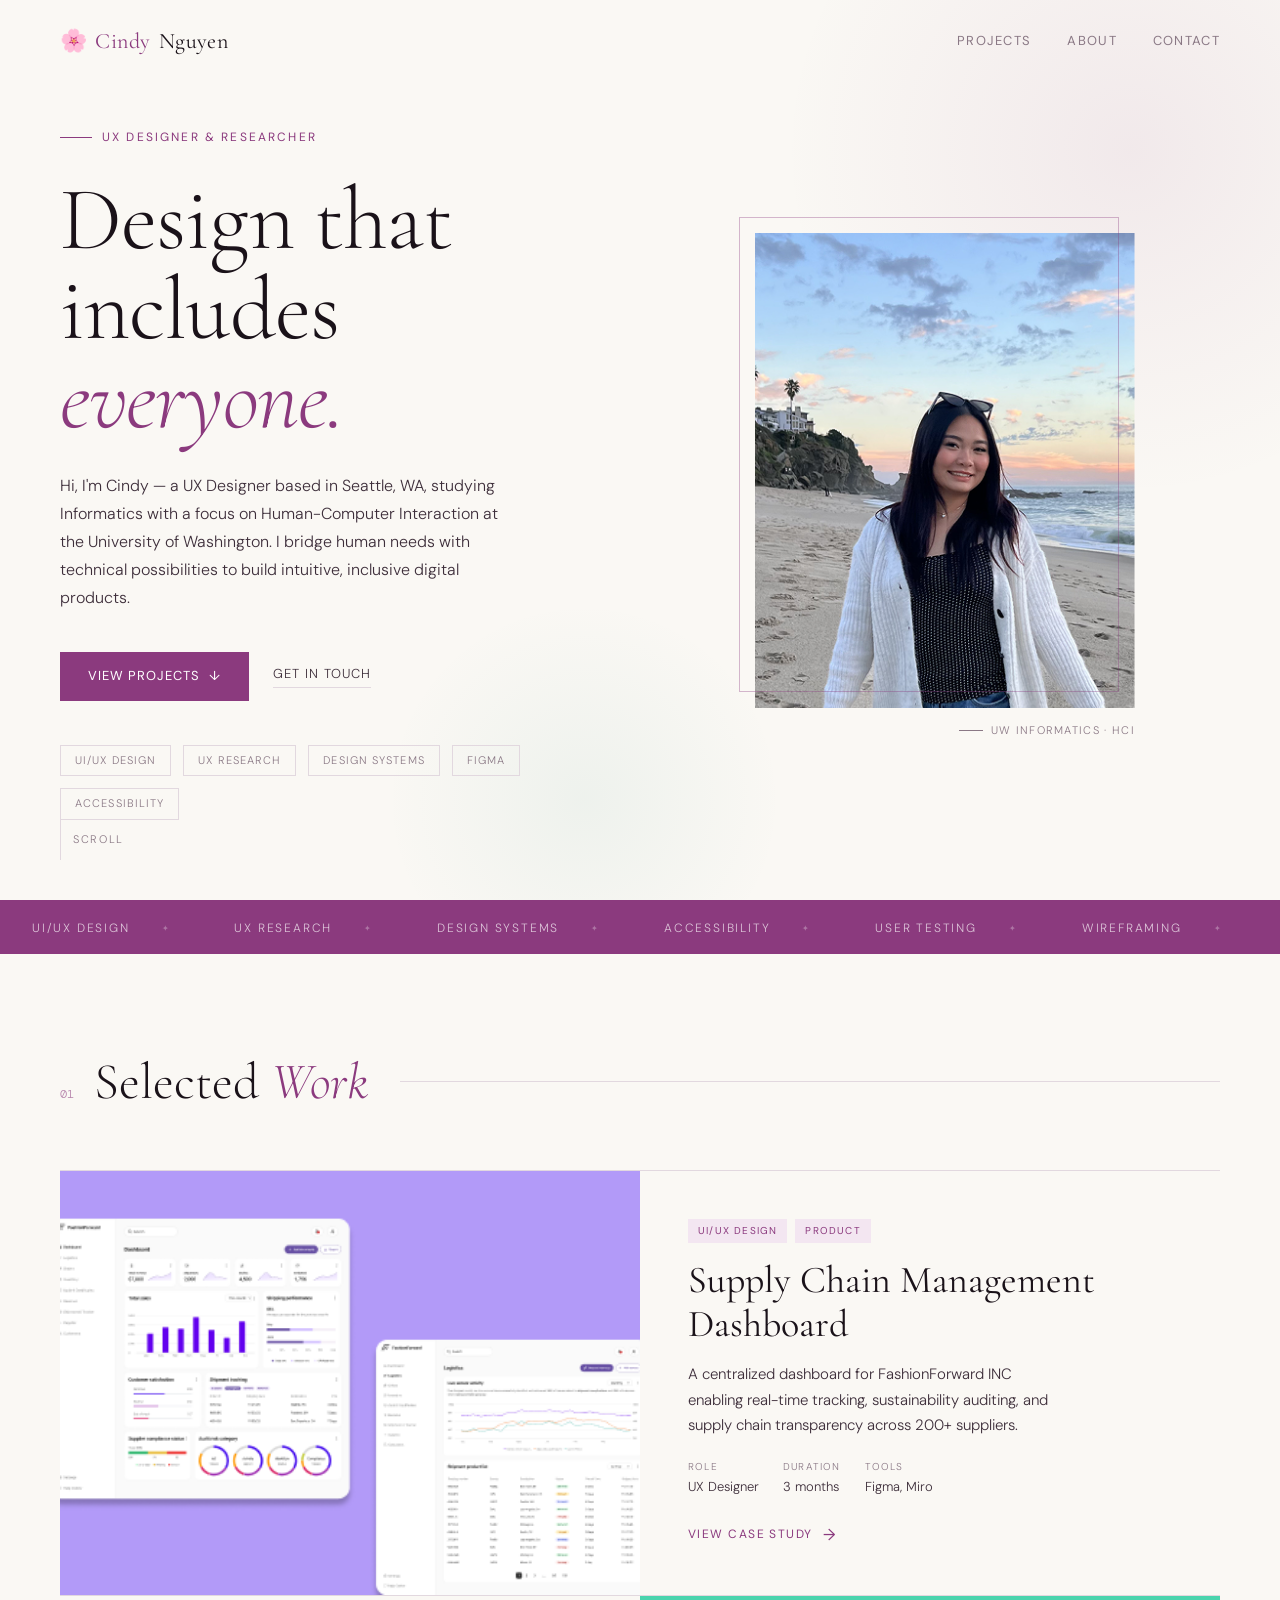
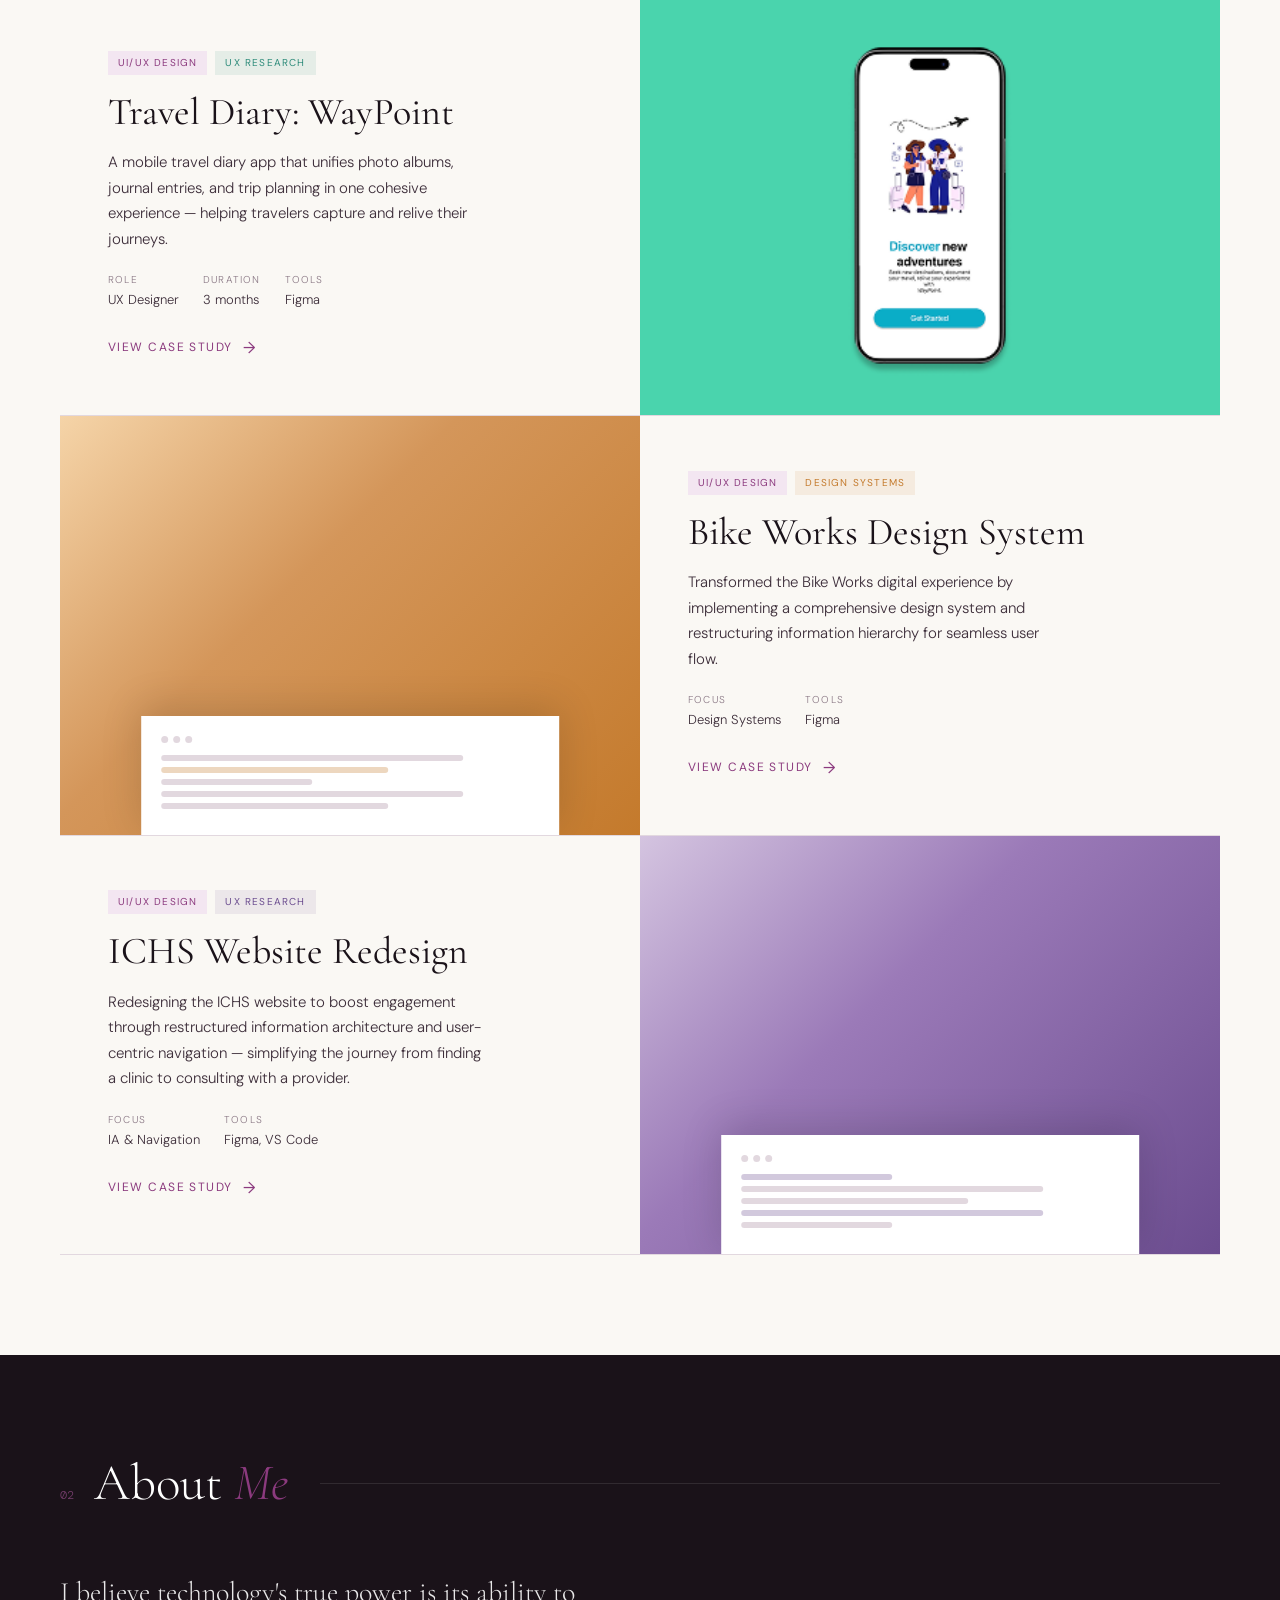
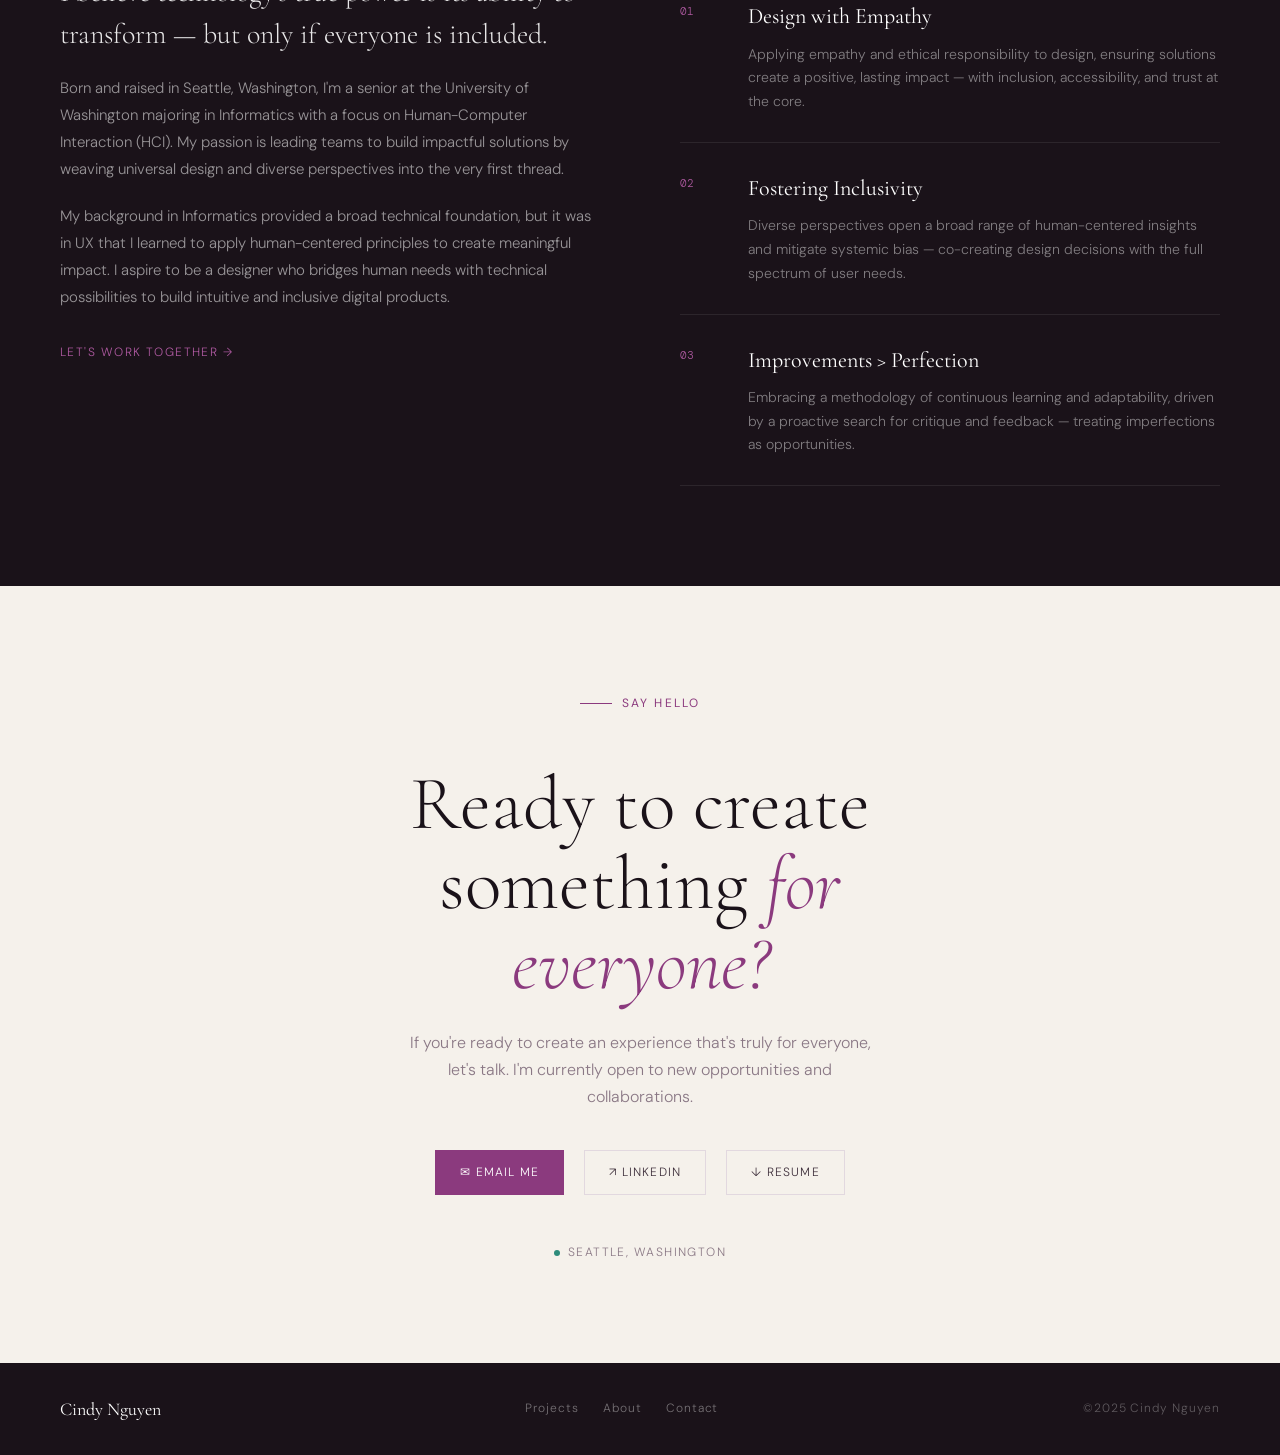
==== index.html @ 315d7cc4 "added a link to resume" ====
<!DOCTYPE html>
<html lang="en">
<head>
<meta charset="UTF-8">
<meta name="viewport" content="width=device-width, initial-scale=1.0">
<title>Cindy Nguyen — UX Designer</title>
<link rel="preconnect" href="https://fonts.googleapis.com">
<link href="https://fonts.googleapis.com/css2?family=Cormorant+Garamond:ital,wght@0,300;0,400;0,600;1,300;1,400&family=DM+Sans:wght@300;400;500&family=DM+Mono:wght@400&display=swap" rel="stylesheet">

<style>
  :root {
    --cream: #FAF8F4;
    --warm-white: #F5F1EB;
    --plum: #8B3A7E;
    --plum-light: #B05AA2;
    --plum-pale: #F3E6F1;
    --ink: #1A1219;
    --ink-soft: #3D2E3A;
    --muted: #8A7885;
    --border: #E2D8DF;
    --teal: #2D8B7A;
    --amber: #C47A2C;
  }

  *, *::before, *::after { box-sizing: border-box; margin: 0; padding: 0; }

  html { scroll-behavior: smooth; }

  body {
    background: var(--cream);
    color: var(--ink);
    font-family: 'DM Sans', sans-serif;
    font-weight: 300;
    line-height: 1.6;
    overflow-x: hidden;
  }

  /* NAV */
  nav {
    position: fixed; top: 0; left: 0; right: 0;
    z-index: 100;
    display: flex; align-items: center; justify-content: space-between;
    padding: 24px 60px;
    mix-blend-mode: normal;
    transition: background 0.4s, padding 0.4s;
  }
  nav.scrolled {
    background: rgba(250,248,244,0.92);
    backdrop-filter: blur(12px);
    padding: 16px 60px;
    border-bottom: 1px solid var(--border);
  }
  .nav-logo {
    font-family: 'Cormorant Garamond', serif;
    font-size: 22px;
    font-weight: 400;
    letter-spacing: 0.02em;
    color: var(--ink);
    text-decoration: none;
    display: flex; align-items: center; gap: 8px;
  }
  .nav-logo span { color: var(--plum); }
  .nav-links { display: flex; gap: 36px; }
  .nav-links a {
    font-size: 13px;
    font-weight: 400;
    letter-spacing: 0.1em;
    text-transform: uppercase;
    color: var(--muted);
    text-decoration: none;
    transition: color 0.2s;
  }
  .nav-links a:hover { color: var(--plum); }

  /* HERO */
  .hero {
    min-height: 100vh;
    display: grid;
    grid-template-columns: 1fr 1fr;
    align-items: center;
    padding: 120px 60px 80px;
    gap: 60px;
    position: relative;
    overflow: hidden;
  }
  .hero::before {
    content: '';
    position: absolute;
    top: -200px; right: -200px;
    width: 700px; height: 700px;
    background: radial-gradient(circle, rgba(139,58,126,0.08) 0%, transparent 70%);
    border-radius: 0%;
    pointer-events: none;
  }
  .hero::after {
    content: '';
    position: absolute;
    bottom: -100px; left: 30%;
    width: 400px; height: 400px;
    background: radial-gradient(circle, rgba(45,139,122,0.06) 0%, transparent 70%);
    border-radius: 0%;
    pointer-events: none;
  }
  .hero-text { position: relative; z-index: 1; }
  .hero-eyebrow {
    display: inline-flex; align-items: center; gap: 10px;
    font-size: 12px; letter-spacing: 0.18em; text-transform: uppercase;
    color: var(--plum); font-weight: 400; margin-bottom: 28px;
    opacity: 0; animation: fadeUp 0.8s 0.2s forwards;
  }
  .hero-eyebrow::before {
    content: ''; display: block;
    width: 32px; height: 1px; background: var(--plum);
  }
  h1 {
    font-family: 'Cormorant Garamond', serif;
    font-size: clamp(52px, 7vw, 92px);
    font-weight: 300;
    line-height: 1.0;
    letter-spacing: -0.01em;
    color: var(--ink);
    opacity: 0; animation: fadeUp 0.9s 0.35s forwards;
  }
  h1 em {
    font-style: italic;
    color: var(--plum);
  }
  .hero-bio {
    margin-top: 28px;
    font-size: 16px; line-height: 1.75;
    color: var(--ink-soft);
    max-width: 440px;
    opacity: 0; animation: fadeUp 0.9s 0.5s forwards;
  }
  .hero-actions {
    margin-top: 40px;
    display: flex; align-items: center; gap: 24px;
    opacity: 0; animation: fadeUp 0.9s 0.65s forwards;
  }
  .btn-primary {
    display: inline-flex; align-items: center; gap: 8px;
    background: var(--plum); color: white;
    padding: 14px 28px;
    font-size: 13px; font-weight: 400; letter-spacing: 0.08em; text-transform: uppercase;
    text-decoration: none; border: none;
    transition: background 0.25s, transform 0.2s;
  }
  .btn-primary:hover { background: var(--plum-light); transform: translateY(-1px); }
  .btn-secondary {
    font-size: 13px; letter-spacing: 0.08em; text-transform: uppercase;
    color: var(--ink-soft); text-decoration: none;
    border-bottom: 1px solid var(--border);
    padding-bottom: 2px;
    transition: color 0.2s, border-color 0.2s;

  }
  .btn-secondary:hover { color: var(--plum); border-color: var(--plum); }

  .hero-visual {
    position: relative; z-index: 1;
    display: flex; align-items: center; justify-content: center;
    opacity: 0; animation: fadeIn 1.2s 0.4s forwards;
  }
  .hero-photo-frame {
    position: relative;
    width: 380px;
  }
  .hero-photo-frame::before {
    content: '';
    position: absolute;
    top: -16px; left: -16px;
    width: 100%; height: 100%;
    border: 1px solid var(--plum);
    opacity: 0.35;
    z-index: 0;
  }
  .hero-photo {
    width: 100%;
    height: auto;
    aspect-ratio: 4/5;
    object-fit: cover;
    display: block;
  }
  .photo-label {
    font-family: 'Cormorant Garamond', serif;
    font-size: 18px; font-style: italic;
    color: var(--plum);
    opacity: 0.7;
  }
  .photo-sub {
    font-size: 11px; letter-spacing: 0.15em; text-transform: uppercase;
    color: var(--muted);
  }
  .hero-caption {
    position: absolute; bottom: -32px; right: 0;
    font-size: 11px; letter-spacing: 0.12em; text-transform: uppercase;
    color: var(--muted);
    display: flex; align-items: center; gap: 8px;
  }
  .hero-caption::before {
    content: ''; width: 24px; height: 1px; background: var(--muted);
  }
  .skills-strip {
    display: flex; gap: 12px; flex-wrap: wrap; margin-top: 44px;
    opacity: 0; animation: fadeUp 0.9s 0.8s forwards;
  }
  .skill-pill {
    font-size: 11px; letter-spacing: 0.1em; text-transform: uppercase;
    padding: 6px 14px;
    border: 1px solid var(--border);
    color: var(--muted);
  }

  /* SECTION WRAPPER */
  section { padding: 100px 60px; }
  .section-header {
    display: flex; align-items: baseline; gap: 20px;
    margin-bottom: 60px;
  }
  .section-num {
    font-family: 'DM Mono', monospace;
    font-size: 12px; color: var(--plum); opacity: 0.6;
  }
  .section-title {
    font-family: 'Cormorant Garamond', serif;
    font-size: clamp(36px, 4vw, 54px);
    font-weight: 300; line-height: 1.1;
    color: var(--ink);
  }
  .section-title em { font-style: italic; color: var(--plum); }
  .section-line {
    flex: 1; height: 1px; background: var(--border); margin-left: 12px;
    align-self: center;
  }

  /* PROJECTS */
  #projects { background: var(--cream); }
  .projects-grid { display: grid; gap: 0; }

  .project-card {
    display: grid;
    grid-template-columns: 1fr 1fr;
    border-top: 1px solid var(--border);
    min-height: 420px;
    transition: background 0.3s;
    position: relative;
    overflow: hidden;
    border-radius: 0;
  }
  .project-card:last-child { border-bottom: 1px solid var(--border); }
  .project-card:hover { background: var(--warm-white); }
  .project-card.reverse { direction: rtl; }
  .project-card.reverse > * { direction: ltr; }

  .project-visual {
    position: relative; overflow: hidden;
    border-radius: 0;
  }
  .project-bg {
    position: absolute; inset: 0;
    border-radius: 0 !important;
    transition: transform 0.6s cubic-bezier(.25,.46,.45,.94);
  }
  .project-card:hover .project-bg { transform: scale(1.03); }
  .project-bg-1 {
    background: url("img/fashion-cover.png") center/cover no-repeat;
    border-radius: 0 !important;
  }
  .project-bg-2 {
    background: url("img/waypoint-cover.png") center/cover no-repeat;
    border-radius: 0 !important;
  }
  .project-bg-3 { background: linear-gradient(135deg, #F5D4A8 0%, #D4965A 40%, #C47A2C 100%); }
  .project-bg-4 { background: linear-gradient(135deg, #D4C4E0 0%, #9B7AB8 40%, #6B4C8F 100%); }
  .project-screen {
    position: absolute;
    bottom: 0; left: 50%; transform: translateX(-50%);
    width: 72%;
    background: white;
    /* border-radius: 4px 4px 0 0; */
    padding: 20px;
    box-shadow: 0 -8px 40px rgba(0,0,0,0.15);
    transition: transform 0.6s cubic-bezier(.25,.46,.45,.94);
  }
  .project-card:hover .project-screen { transform: translateX(-50%) translateY(-8px); }
  .screen-bar {
    display: flex; gap: 5px; margin-bottom: 12px;
  }
  .screen-dot { width: 7px; height: 7px; border-radius: 50%; background: var(--border); }
  .screen-row { height: 6px; background: var(--border); border-radius: 3px; margin-bottom: 6px; }
  .screen-row.w80 { width: 80%; }
  .screen-row.w60 { width: 60%; }
  .screen-row.w40 { width: 40%; }
  .screen-row.accent { background: var(--plum); opacity: 0.3; }

  .project-info {
    padding: 48px;
    display: flex; flex-direction: column; justify-content: center;
    gap: 16px;
  }
  .project-tags { display: flex; gap: 8px; flex-wrap: wrap; }
  .tag {
    font-size: 10px; letter-spacing: 0.12em; text-transform: uppercase;
    padding: 4px 10px;
    background: var(--plum-pale);
    color: var(--plum);
    font-weight: 400;
  }
  .tag.teal { background: rgba(45,139,122,0.1); color: var(--teal); }
  .tag.amber { background: rgba(196,122,44,0.1); color: var(--amber); }
  .tag.purple { background: rgba(107,76,143,0.1); color: #6B4C8F; }
  .project-title {
    font-family: 'Cormorant Garamond', serif;
    font-size: clamp(26px, 3vw, 38px);
    font-weight: 400; line-height: 1.15;
    color: var(--ink);
  }
  .project-desc {
    font-size: 15px; line-height: 1.7;
    color: var(--ink-soft);
    max-width: 380px;
  }
  .project-meta {
    display: flex; gap: 24px; margin-top: 4px;
  }
  .meta-item {
    display: flex; flex-direction: column; gap: 2px;
  }
  .meta-label {
    font-size: 10px; letter-spacing: 0.12em; text-transform: uppercase; color: var(--muted);
  }
  .meta-value { font-size: 13px; color: var(--ink-soft); }
  .project-link {
    display: inline-flex; align-items: center; gap: 10px; margin-top: 8px;
    font-size: 12px; letter-spacing: 0.12em; text-transform: uppercase;
    color: var(--plum); text-decoration: none;
    font-weight: 400;
    transition: gap 0.2s;
 width: fit-content;
  }
  .project-link:hover { gap: 16px; }
  .project-link .arrow { font-size: 16px; }
  .coming-soon-badge {
    display: inline-flex; align-items: center; gap: 6px;
    font-size: 10px; letter-spacing: 0.15em; text-transform: uppercase;
    color: var(--muted);
    padding: 6px 14px; border: 1px dashed var(--border);
    width: fit-content; margin-top: 8px;
  }
  .coming-soon-badge::before {
    content: ''; width: 6px; height: 6px; border-radius: 50%;
    background: var(--muted); opacity: 0.5;
  }

  /* ABOUT */
  #about {
    background: var(--ink);
    color: white;
  }
  #about .section-title { color: white; }
  #about .section-num { color: var(--plum-light); }
  #about .section-line { background: rgba(255,255,255,0.1); }
  .about-grid {
    display: grid;
    grid-template-columns: 1fr 1fr;
    gap: 80px;
    align-items: start;
  }
  .about-text {
    display: flex; flex-direction: column; gap: 20px;
  }
  .about-lead {
    font-family: 'Cormorant Garamond', serif;
    font-size: clamp(20px, 2.5vw, 28px);
    font-weight: 300; line-height: 1.5;
    color: rgba(255,255,255,0.9);
  }
  .about-body {
    font-size: 15px; line-height: 1.8;
    color: rgba(255,255,255,0.55);
  }
  .about-link {
    display: inline-flex; align-items: center; gap: 8px; margin-top: 12px;
    font-size: 12px; letter-spacing: 0.12em; text-transform: uppercase;
    color: var(--plum-light); text-decoration: none;
    transition: gap 0.2s; cursor: none; width: fit-content;
  }
  .about-link:hover { gap: 14px; }
  .values-grid {
    display: flex; flex-direction: column; gap: 0;
  }
  .value-item {
    padding: 28px 0;
    border-bottom: 1px solid rgba(255,255,255,0.08);
    display: grid; grid-template-columns: 48px 1fr; gap: 20px; align-items: start;
  }
  .value-num {
    font-family: 'DM Mono', monospace;
    font-size: 11px; color: var(--plum-light);
    padding-top: 4px;
  }
  .value-title {
    font-family: 'Cormorant Garamond', serif;
    font-size: 22px; font-weight: 400;
    color: white; margin-bottom: 8px;
  }
  .value-desc { font-size: 14px; line-height: 1.7; color: rgba(255,255,255,0.45); }

  /* CONTACT */
  #contact { background: var(--warm-white); text-align: center; }
  .contact-inner { max-width: 640px; margin: 0 auto; }
  .contact-headline {
    font-family: 'Cormorant Garamond', serif;
    font-size: clamp(42px, 6vw, 76px);
    font-weight: 300; line-height: 1.05;
    color: var(--ink); margin: 24px 0;
  }
  .contact-headline em { font-style: italic; color: var(--plum); }
  .contact-sub {
    font-size: 16px; line-height: 1.7; color: var(--muted);
    max-width: 480px; margin: 0 auto 40px;
  }
  .contact-links {
    display: flex; align-items: center; justify-content: center; gap: 20px; flex-wrap: wrap;
    margin-top: 12px;
  }
  .contact-link {
    display: inline-flex; align-items: center; gap: 8px;
    font-size: 12px; letter-spacing: 0.1em; text-transform: uppercase;
    color: var(--ink-soft); text-decoration: none;
    padding: 12px 24px; border: 1px solid var(--border);
    transition: all 0.25s; cursor: none;
  }
  .contact-link:hover { border-color: var(--plum); color: var(--plum); background: var(--plum-pale); }
  .contact-link.primary-link {
    background: var(--plum); color: white; border-color: var(--plum);
  }
  .contact-link.primary-link:hover { background: var(--plum-light); border-color: var(--plum-light); }
  .location-tag {
    margin-top: 48px;
    font-size: 12px; letter-spacing: 0.12em; text-transform: uppercase;
    color: var(--muted);
    display: flex; align-items: center; justify-content: center; gap: 8px;
  }
  .location-dot {
    width: 6px; height: 6px; border-radius: 50%;
    background: var(--teal);
    animation: pulse 2s infinite;
  }

  /* FOOTER */
  footer {
    background: var(--ink);
    padding: 32px 60px;
    display: flex; align-items: center; justify-content: space-between;
  }
  .footer-logo {
    font-family: 'Cormorant Garamond', serif;
    font-size: 18px; font-weight: 400; color: white;
    text-decoration: none;
  }
  .footer-copy {
    font-size: 12px; letter-spacing: 0.08em;
    color: rgba(255,255,255,0.3);
  }
  .footer-links { display: flex; gap: 24px; }
  .footer-links a {
    font-size: 12px; letter-spacing: 0.08em;
    color: rgba(255,255,255,0.4); text-decoration: none;
    transition: color 0.2s;
  }
  .footer-links a:hover { color: var(--plum-light); }

  /* SCROLL INDICATOR */
  .scroll-indicator {
    position: absolute; bottom: 40px; left: 60px;
    display: flex; align-items: center; gap: 12px;
    font-size: 11px; letter-spacing: 0.15em; text-transform: uppercase;
    color: var(--muted);
    opacity: 0; animation: fadeIn 1s 1.2s forwards;
  }
  .scroll-line {
    width: 1px; height: 40px; background: var(--border);
    position: relative; overflow: hidden;
  }
  .scroll-line::after {
    content: '';
    position: absolute; top: -100%; left: 0;
    width: 100%; height: 100%;
    background: var(--plum);
    animation: scrollDown 1.5s 1.5s infinite;
  }

  /* MARQUEE */
  .marquee-wrap {
    background: var(--plum);
    overflow: hidden;
    padding: 14px 0;
    white-space: nowrap;
  }
  .marquee-track {
    display: inline-flex; gap: 0;
    animation: marquee 20s linear infinite;
  }
  .marquee-item {
    font-size: 12px; letter-spacing: 0.15em; text-transform: uppercase;
    color: rgba(255,255,255,0.7);
    padding: 0 32px;
    display: inline-flex; align-items: center; gap: 32px;
  }
  .marquee-item::after {
    content: '✦';
    color: rgba(255,255,255,0.3);
    font-size: 8px;
  }

  /* ANIMATIONS */
  @keyframes fadeUp {
    from { opacity: 0; transform: translateY(24px); }
    to { opacity: 1; transform: translateY(0); }
  }
  @keyframes fadeIn {
    from { opacity: 0; }
    to { opacity: 1; }
  }
  @keyframes scrollDown {
    0% { top: -100%; }
    100% { top: 100%; }
  }
  @keyframes marquee {
    from { transform: translateX(0); }
    to { transform: translateX(-50%); }
  }
  @keyframes pulse {
    0%, 100% { transform: scale(1); opacity: 1; }
    50% { transform: scale(1.5); opacity: 0.6; }
  }

  /* Scroll reveal */
  .reveal {
    opacity: 0; transform: translateY(30px);
    transition: opacity 0.8s cubic-bezier(.25,.46,.45,.94), transform 0.8s cubic-bezier(.25,.46,.45,.94);
  }
  .reveal.visible { opacity: 1; transform: translateY(0); }
  .reveal-delay-1 { transition-delay: 0.1s; }
  .reveal-delay-2 { transition-delay: 0.2s; }
  .reveal-delay-3 { transition-delay: 0.3s; }

  /* RESPONSIVE */
  @media (max-width: 900px) {
    nav, section, footer { padding-left: 28px; padding-right: 28px; }
    nav.scrolled { padding-left: 28px; padding-right: 28px; }
    .hero { grid-template-columns: 1fr; padding: 120px 28px 60px; }
    .hero-visual { display: flex; justify-content: center; }
    .hero-photo-frame { width: 100%; max-width: 380px; }
    .project-card, .project-card.reverse { grid-template-columns: 1fr; direction: ltr; }
    .project-visual { height: 260px; }
    .about-grid { grid-template-columns: 1fr; gap: 48px; }
    .scroll-indicator { left: 28px; }
  }
</style>
</head>
<body>

<!-- NAV -->
<nav id="nav">
  <a href="#" class="nav-logo">🌸 <span>Cindy</span> Nguyen</a>
  <div class="nav-links">
    <a href="#projects">Projects</a>
    <a href="#about">About</a>
    <a href="#contact">Contact</a>
  </div>
</nav>

<!-- HERO -->
<section class="hero" id="home">
  <div class="hero-text">
    <div class="hero-eyebrow">UX Designer &amp; Researcher</div>
    <h1>Design that<br>includes <em>everyone.</em></h1>
    <p class="hero-bio">
      Hi, I'm Cindy — a UX Designer based in Seattle, WA, studying Informatics with a focus on Human-Computer Interaction at the University of Washington. I bridge human needs with technical possibilities to build intuitive, inclusive digital products.
    </p>
    <div class="hero-actions">
      <a href="#projects" class="btn-primary">View Projects <span>↓</span></a>
      <a href="#contact" class="btn-secondary">Get in Touch</a>
    </div>
    <div class="skills-strip">
      <span class="skill-pill">UI/UX Design</span>
      <span class="skill-pill">UX Research</span>
      <span class="skill-pill">Design Systems</span>
      <span class="skill-pill">Figma</span>
      <span class="skill-pill">Accessibility</span>
    </div>
  </div>
  <div class="hero-visual">
    <div class="hero-photo-frame">
      <img class="hero-photo" src="img/cindy-pfp.png" alt="Cindy Nguyen" />
      <div class="hero-caption">UW Informatics · HCI</div>
    </div>
  </div>
  <div class="scroll-indicator">
    <div class="scroll-line"></div>
    Scroll
  </div>
</section>

<!-- MARQUEE -->
<div class="marquee-wrap">
  <div class="marquee-track">
    <span class="marquee-item">UI/UX Design</span>
    <span class="marquee-item">UX Research</span>
    <span class="marquee-item">Design Systems</span>
    <span class="marquee-item">Accessibility</span>
    <span class="marquee-item">User Testing</span>
    <span class="marquee-item">Wireframing</span>
    <span class="marquee-item">Prototyping</span>
    <span class="marquee-item">Information Architecture</span>
    <span class="marquee-item">Figma</span>
    <span class="marquee-item">Human-Centered Design</span>
    <span class="marquee-item">UI/UX Design</span>
    <span class="marquee-item">UX Research</span>
    <span class="marquee-item">Design Systems</span>
    <span class="marquee-item">Accessibility</span>
    <span class="marquee-item">User Testing</span>
    <span class="marquee-item">Wireframing</span>
    <span class="marquee-item">Prototyping</span>
    <span class="marquee-item">Information Architecture</span>
    <span class="marquee-item">Figma</span>
    <span class="marquee-item">Human-Centered Design</span>
  </div>
</div>

<!-- PROJECTS -->
<section id="projects">
  <div class="section-header reveal">
    <span class="section-num">01</span>
    <h2 class="section-title">Selected <em>Work</em></h2>
    <div class="section-line"></div>
  </div>

  <div class="projects-grid">

    <!-- Project 1 -->
    <div class="project-card reveal">
      <div class="project-visual">
        <div class="project-bg project-bg-1"></div>
      </div>
      <div class="project-info">
        <div class="project-tags">
          <span class="tag">UI/UX Design</span>
          <span class="tag">Product</span>
        </div>
        <h3 class="project-title">Supply Chain Management Dashboard</h3>
        <p class="project-desc">A centralized dashboard for FashionForward INC enabling real-time tracking, sustainability auditing, and supply chain transparency across 200+ suppliers.</p>
        <div class="project-meta">
          <div class="meta-item">
            <span class="meta-label">Role</span>
            <span class="meta-value">UX Designer</span>
          </div>
          <div class="meta-item">
            <span class="meta-label">Duration</span>
            <span class="meta-value">3 months</span>
          </div>
          <div class="meta-item">
            <span class="meta-label">Tools</span>
            <span class="meta-value">Figma, Miro</span>
          </div>
        </div>
        <a href="FashionForward.html" class="project-link">View Case Study <span class="arrow">→</span></a>
      </div>
    </div>

    <!-- Project 2 -->
    <div class="project-card reverse reveal">
      <div class="project-visual">
        <div class="project-bg project-bg-2"></div>
      </div>
      <div class="project-info">
        <div class="project-tags">
          <span class="tag">UI/UX Design</span>
          <span class="tag teal">UX Research</span>
        </div>
        <h3 class="project-title">Travel Diary: WayPoint</h3>
        <p class="project-desc">A mobile travel diary app that unifies photo albums, journal entries, and trip planning in one cohesive experience — helping travelers capture and relive their journeys.</p>
        <div class="project-meta">
          <div class="meta-item">
            <span class="meta-label">Role</span>
            <span class="meta-value">UX Designer</span>
          </div>
          <div class="meta-item">
            <span class="meta-label">Duration</span>
            <span class="meta-value">3 months</span>
          </div>
          <div class="meta-item">
            <span class="meta-label">Tools</span>
            <span class="meta-value">Figma</span>
          </div>
        </div>
        <a href="Waypoint.html" class="project-link">View Case Study <span class="arrow">→</span></a>
      </div>
    </div>

    <!-- Project 3 -->
    <div class="project-card reveal">
      <div class="project-visual">
        <div class="project-bg project-bg-3"></div>
        <div class="project-screen">
          <div class="screen-bar">
            <div class="screen-dot"></div>
            <div class="screen-dot"></div>
            <div class="screen-dot"></div>
          </div>
          <div class="screen-row w80"></div>
          <div class="screen-row w60 accent" style="background: var(--amber); opacity: 0.3;"></div>
          <div class="screen-row w40"></div>
          <div class="screen-row w80"></div>
          <div class="screen-row w60"></div>
        </div>
      </div>
      <div class="project-info">
        <div class="project-tags">
          <span class="tag">UI/UX Design</span>
          <span class="tag amber">Design Systems</span>
        </div>
        <h3 class="project-title">Bike Works Design System</h3>
        <p class="project-desc">Transformed the Bike Works digital experience by implementing a comprehensive design system and restructuring information hierarchy for seamless user flow.</p>
        <div class="project-meta">
          <div class="meta-item">
            <span class="meta-label">Focus</span>
            <span class="meta-value">Design Systems</span>
          </div>
          <div class="meta-item">
            <span class="meta-label">Tools</span>
            <span class="meta-value">Figma</span>
          </div>
        </div>
        <a href="BikeWorks.html" class="project-link">View Case Study <span class="arrow">→</span></a>
        <!-- <span class="coming-soon-badge">Coming Soon</span> -->
      </div>
    </div>

    <!-- Project 4 -->
    <div class="project-card reverse reveal">
      <div class="project-visual">
        <div class="project-bg project-bg-4"></div>
        <div class="project-screen">
          <div class="screen-bar">
            <div class="screen-dot"></div>
            <div class="screen-dot"></div>
            <div class="screen-dot"></div>
          </div>
          <div class="screen-row w40 accent" style="background: #6B4C8F; opacity: 0.3;"></div>
          <div class="screen-row w80"></div>
          <div class="screen-row w60"></div>
          <div class="screen-row w80 accent" style="background: #6B4C8F; opacity: 0.3;"></div>
          <div class="screen-row w40"></div>
        </div>
      </div>
      <div class="project-info">
        <div class="project-tags">
          <span class="tag">UI/UX Design</span>
          <span class="tag purple">UX Research</span>
        </div>
        <h3 class="project-title">ICHS Website Redesign</h3>
        <p class="project-desc">Redesigning the ICHS website to boost engagement through restructured information architecture and user-centric navigation — simplifying the journey from finding a clinic to consulting with a provider.</p>
        <div class="project-meta">
          <div class="meta-item">
            <span class="meta-label">Focus</span>
            <span class="meta-value">IA &amp; Navigation</span>
          </div>
          <div class="meta-item">
            <span class="meta-label">Tools</span>
            <span class="meta-value">Figma, VS Code</span>
          </div>
        </div>
        <!-- <span class="coming-soon-badge">Coming Soon</span> -->
        <a href="ICHS.html" class="project-link">View Case Study <span class="arrow">→</span></a>
      </div>
    </div>

  </div>
</section>

<!-- ABOUT -->
<section id="about">
  <div class="section-header reveal">
    <span class="section-num">02</span>
    <h2 class="section-title">About <em>Me</em></h2>
    <div class="section-line"></div>
  </div>
  <div class="about-grid">
    <div class="about-text reveal">
      <p class="about-lead">
        I believe technology's true power is its ability to transform — but only if everyone is included.
      </p>
      <p class="about-body">
        Born and raised in Seattle, Washington, I'm a senior at the University of Washington majoring in Informatics with a focus on Human-Computer Interaction (HCI). My passion is leading teams to build impactful solutions by weaving universal design and diverse perspectives into the very first thread.
      </p>
      <p class="about-body">
        My background in Informatics provided a broad technical foundation, but it was in UX that I learned to apply human-centered principles to create meaningful impact. I aspire to be a designer who bridges human needs with technical possibilities to build intuitive and inclusive digital products.
      </p>
      <a href="#contact" class="about-link">Let's work together →</a>
    </div>
    <div class="values-grid reveal reveal-delay-2">
      <div class="value-item">
        <span class="value-num">01</span>
        <div>
          <div class="value-title">Design with Empathy</div>
          <p class="value-desc">Applying empathy and ethical responsibility to design, ensuring solutions create a positive, lasting impact — with inclusion, accessibility, and trust at the core.</p>
        </div>
      </div>
      <div class="value-item">
        <span class="value-num">02</span>
        <div>
          <div class="value-title">Fostering Inclusivity</div>
          <p class="value-desc">Diverse perspectives open a broad range of human-centered insights and mitigate systemic bias — co-creating design decisions with the full spectrum of user needs.</p>
        </div>
      </div>
      <div class="value-item">
        <span class="value-num">03</span>
        <div>
          <div class="value-title">Improvements &gt; Perfection</div>
          <p class="value-desc">Embracing a methodology of continuous learning and adaptability, driven by a proactive search for critique and feedback — treating imperfections as opportunities.</p>
        </div>
      </div>
    </div>
  </div>
</section>

<!-- CONTACT -->
<section id="contact">
  <div class="contact-inner">
    <div class="hero-eyebrow" style="justify-content: center; opacity: 1;" class="reveal">Say Hello</div>
    <h2 class="contact-headline reveal">Ready to create<br>something <em>for everyone?</em></h2>
    <p class="contact-sub reveal">
      If you're ready to create an experience that's truly for everyone, let's talk. I'm currently open to new opportunities and collaborations.
    </p>
    <div class="contact-links reveal">
      <a href="mailto:yourname@example.com" class="contact-link primary-link">✉ Email Me</a>
      <a href="https://www.linkedin.com/in/cindy-nguyen037" class="contact-link">↗ LinkedIn</a>
      <a href="img/design-portfolio-2026.pdf" class="contact-link">↓ Resume</a>
    </div>
    <div class="location-tag reveal">
      <div class="location-dot"></div>
      Seattle, Washington
    </div>
  </div>
</section>

<!-- FOOTER -->
<footer>
  <a href="#" class="footer-logo">Cindy Nguyen</a>
  <div class="footer-links">
    <a href="#projects">Projects</a>
    <a href="#about">About</a>
    <a href="#contact">Contact</a>
  </div>
  <span class="footer-copy">©2025 Cindy Nguyen</span>
</footer>

<script data-cfasync="false"></script><script>
  // Sticky nav
  const nav = document.getElementById('nav');
  window.addEventListener('scroll', () => {
    nav.classList.toggle('scrolled', window.scrollY > 60);
  });

  // Scroll reveal
  const revealEls = document.querySelectorAll('.reveal');
  const io = new IntersectionObserver((entries) => {
    entries.forEach(e => { if (e.isIntersecting) { e.target.classList.add('visible'); io.unobserve(e.target); } });
  }, { threshold: 0.12 });
  revealEls.forEach(el => io.observe(el));
</script>
</body>
</html>
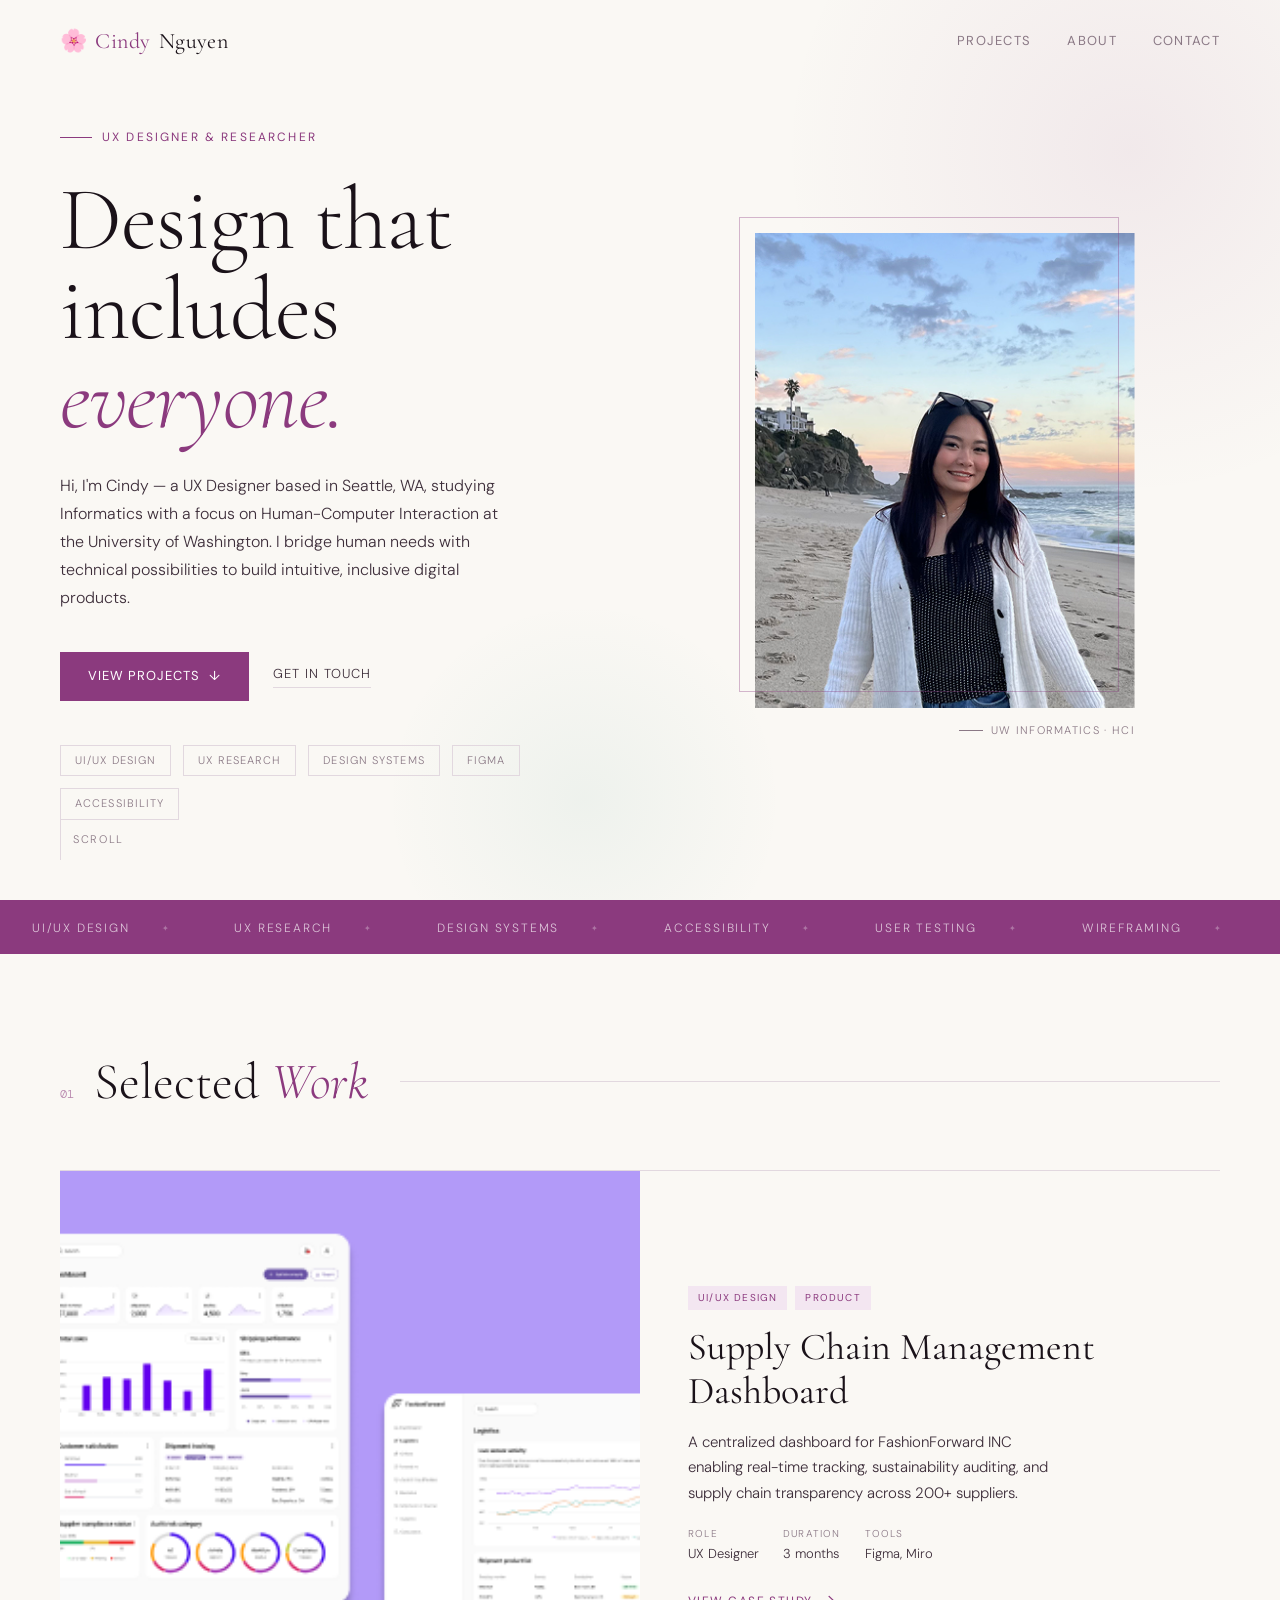
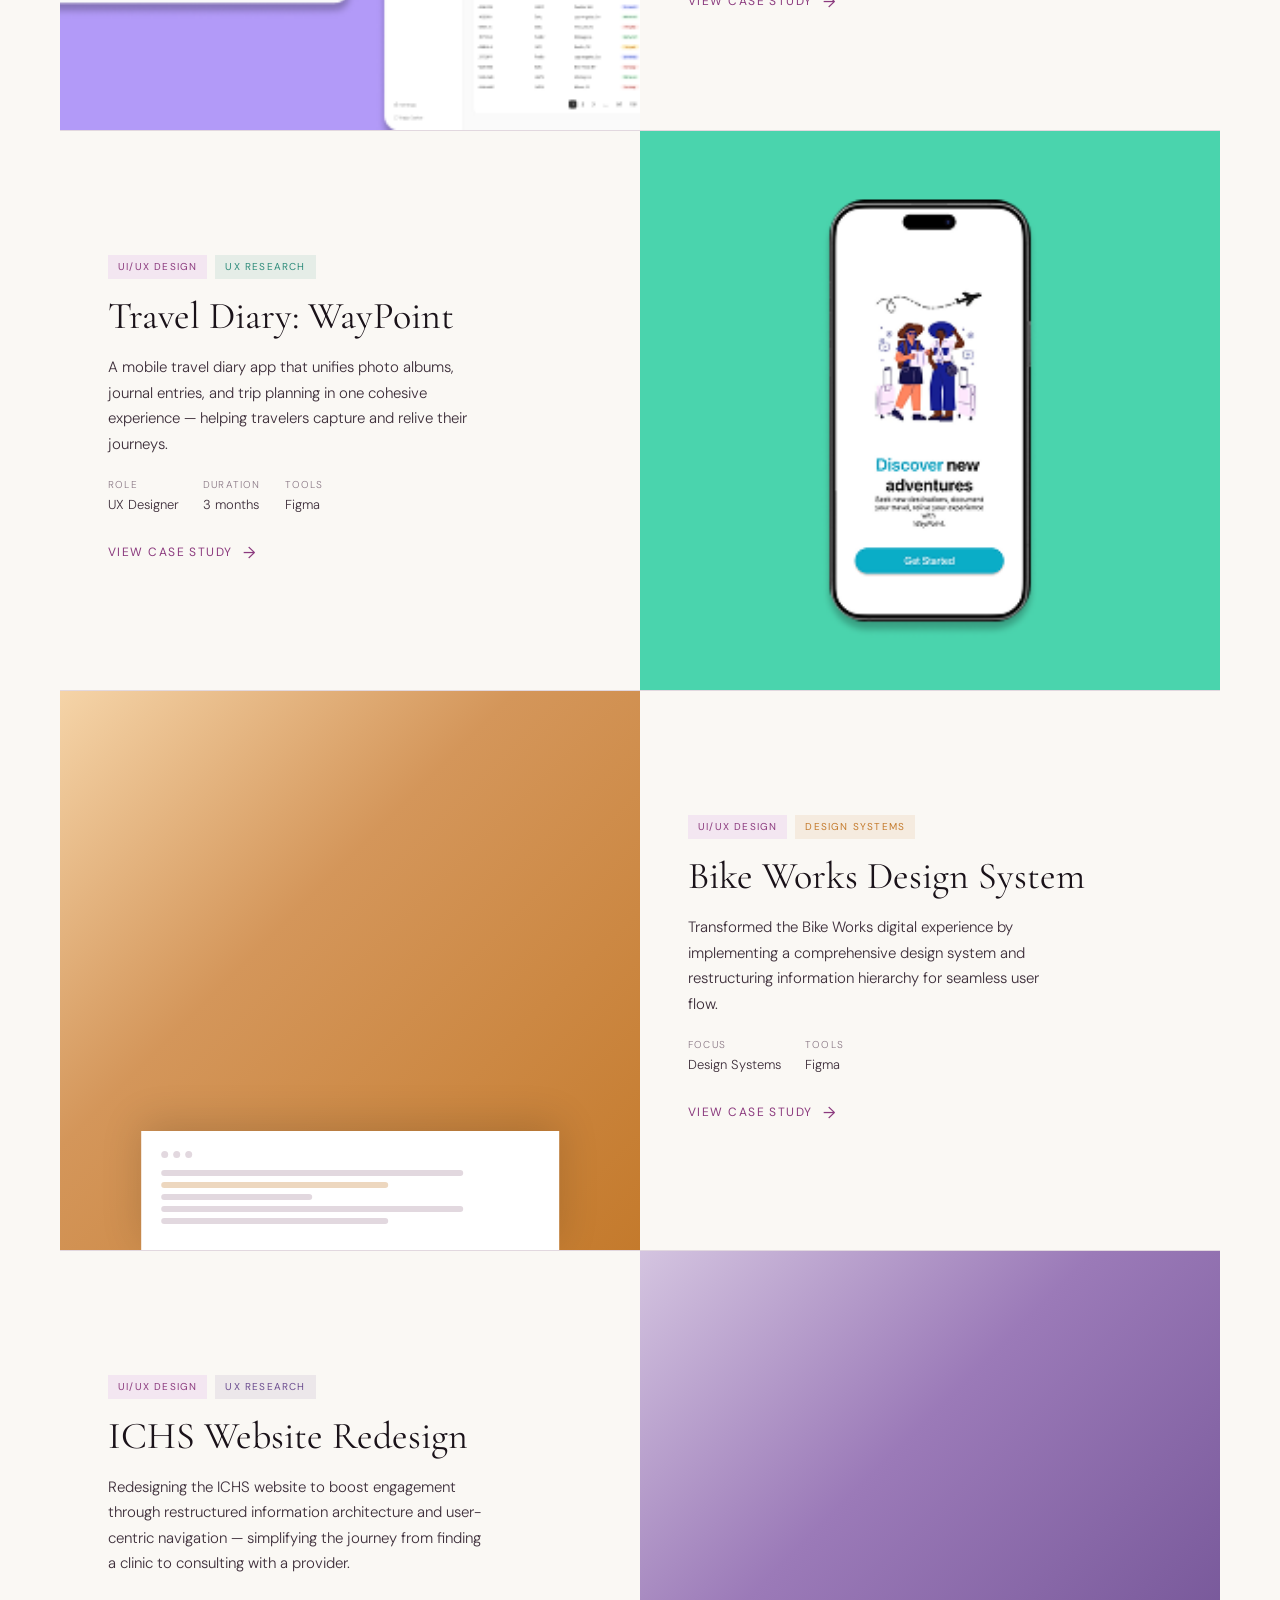
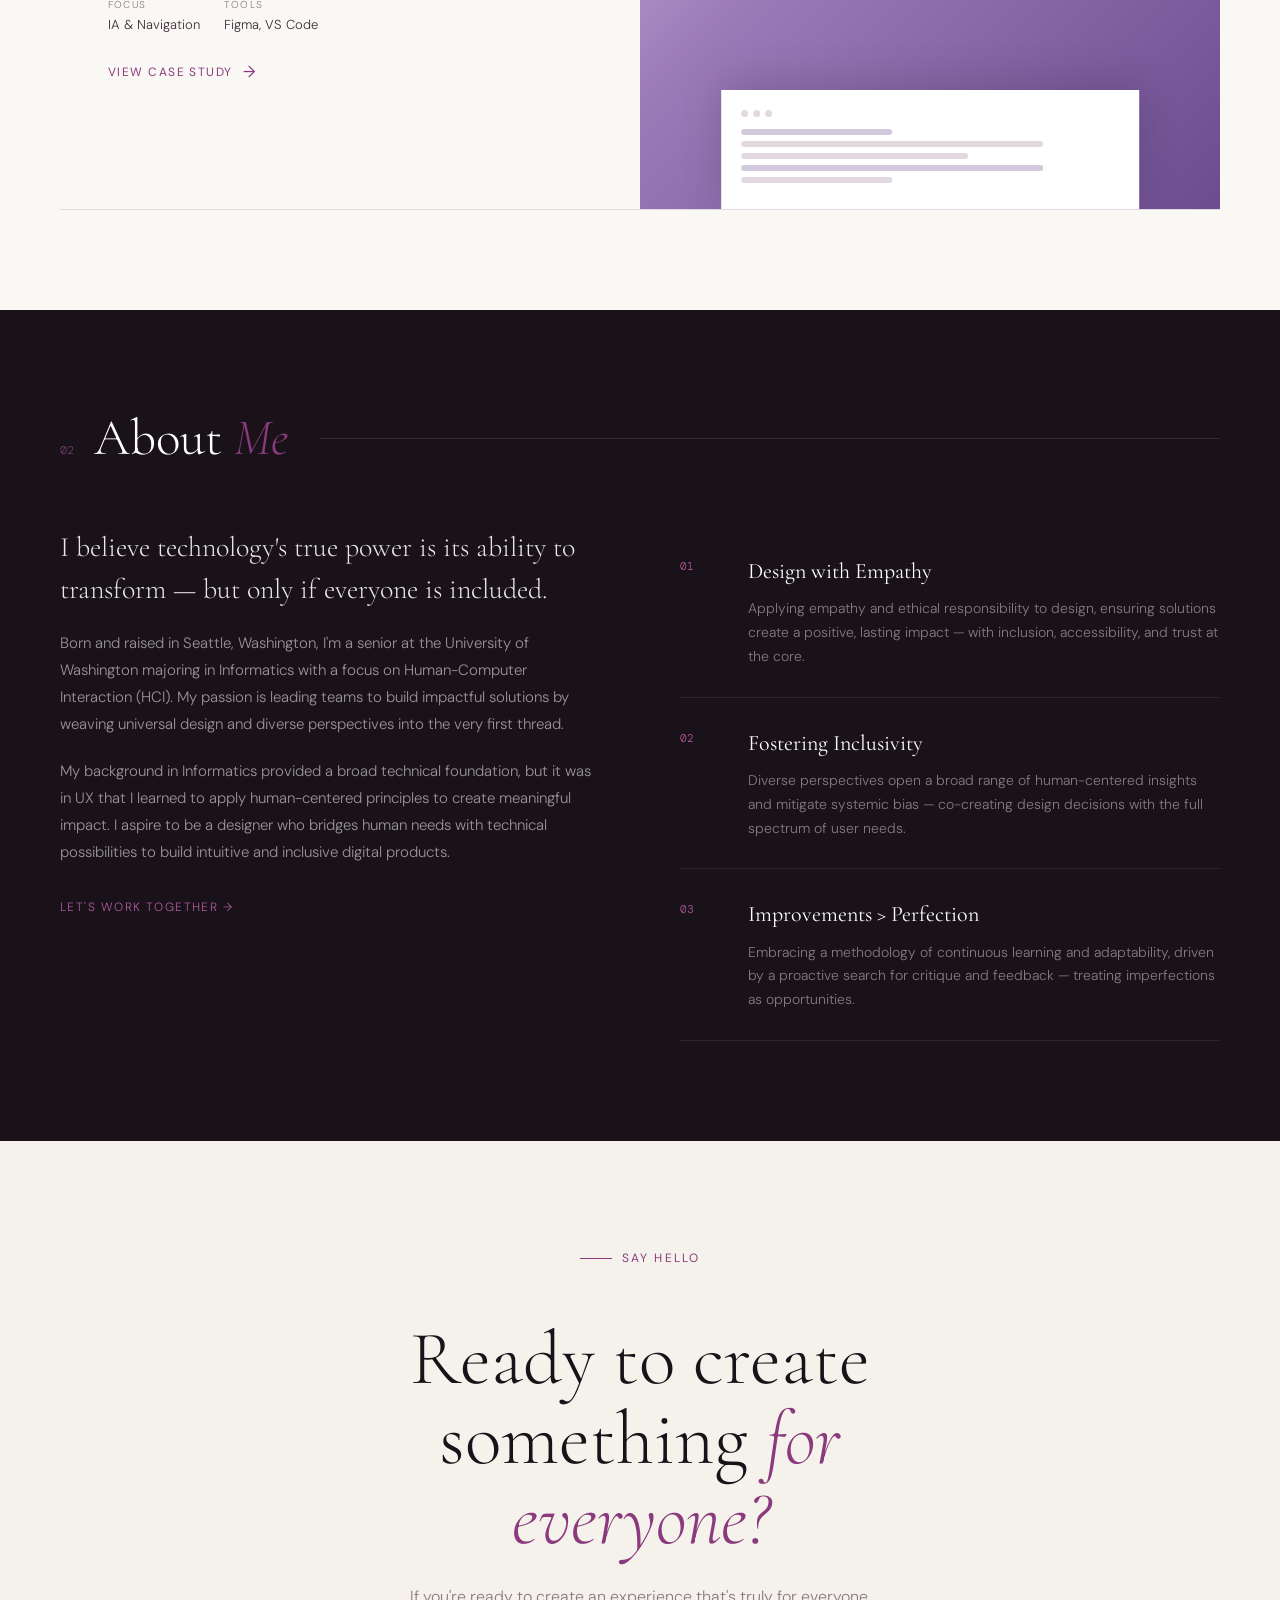
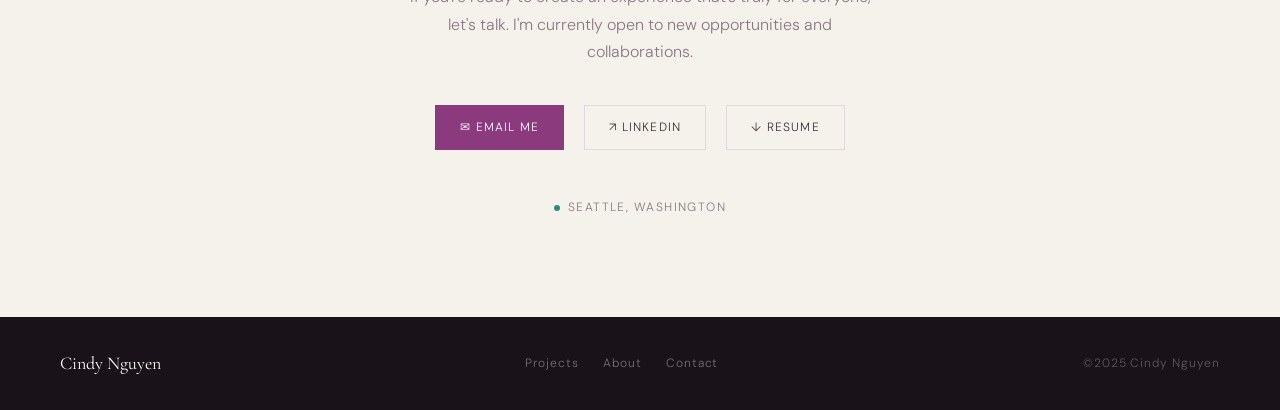
==== commit e5fa9108: "added visuals for waypoint" ====
--- a/index.html
+++ b/index.html
@@ -241,7 +241,7 @@
     display: grid;
     grid-template-columns: 1fr 1fr;
     border-top: 1px solid var(--border);
-    min-height: 420px;
+    min-height: 560px;
     transition: background 0.3s;
     position: relative;
     overflow: hidden;
@@ -260,14 +260,15 @@
     position: absolute; inset: 0;
     border-radius: 0 !important;
     transition: transform 0.6s cubic-bezier(.25,.46,.45,.94);
+    image-rendering: -webkit-optimize-contrast;
   }
   .project-card:hover .project-bg { transform: scale(1.03); }
   .project-bg-1 {
-    background: url("img/fashion-cover.png") center/cover no-repeat;
+    background: url("img/fashion-cover.png") center top/cover no-repeat;
     border-radius: 0 !important;
   }
   .project-bg-2 {
-    background: url("img/waypoint-cover.png") center/cover no-repeat;
+    background: url("img/waypoint-cover.png") center top/cover no-repeat;
     border-radius: 0 !important;
   }
   .project-bg-3 { background: linear-gradient(135deg, #F5D4A8 0%, #D4965A 40%, #C47A2C 100%); }
@@ -554,7 +555,7 @@
     .hero-visual { display: flex; justify-content: center; }
     .hero-photo-frame { width: 100%; max-width: 380px; }
     .project-card, .project-card.reverse { grid-template-columns: 1fr; direction: ltr; }
-    .project-visual { height: 260px; }
+    .project-visual { height: 360px; }
     .about-grid { grid-template-columns: 1fr; gap: 48px; }
     .scroll-indicator { left: 28px; }
   }
@@ -774,7 +775,7 @@
           </div>
         </div>
         <!-- <span class="coming-soon-badge">Coming Soon</span> -->
-        <a href="ICHS.html" class="project-link">View Case Study <span class="arrow">→</span></a>
+        <a href="ichs.html" class="project-link">View Case Study <span class="arrow">→</span></a>
       </div>
     </div>
 
@@ -838,7 +839,7 @@
     <div class="contact-links reveal">
       <a href="mailto:yourname@example.com" class="contact-link primary-link">✉ Email Me</a>
       <a href="https://www.linkedin.com/in/cindy-nguyen037" class="contact-link">↗ LinkedIn</a>
-      <a href="img/design-portfolio-2026.pdf" class="contact-link">↓ Resume</a>
+      <a href="img/cindy-resume.pdf" class="contact-link">↓ Resume</a>
     </div>
     <div class="location-tag reveal">
       <div class="location-dot"></div>
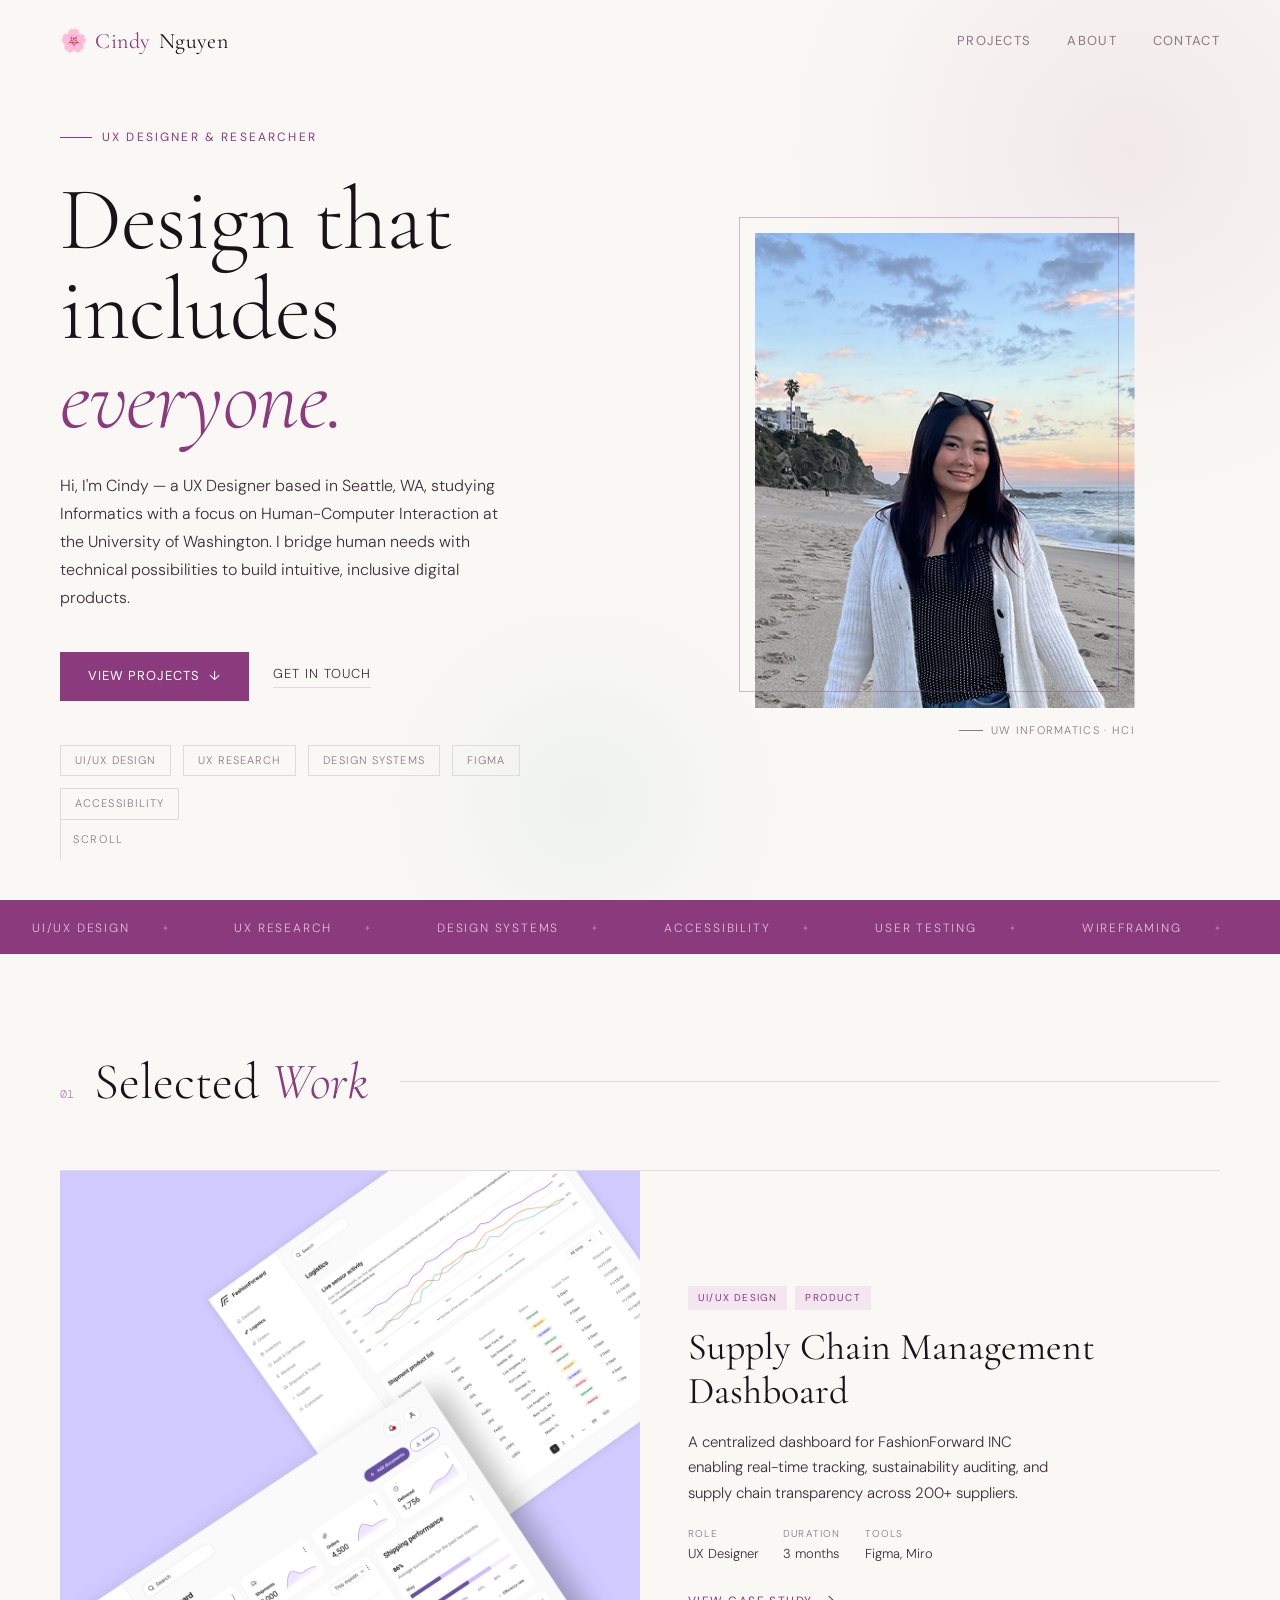
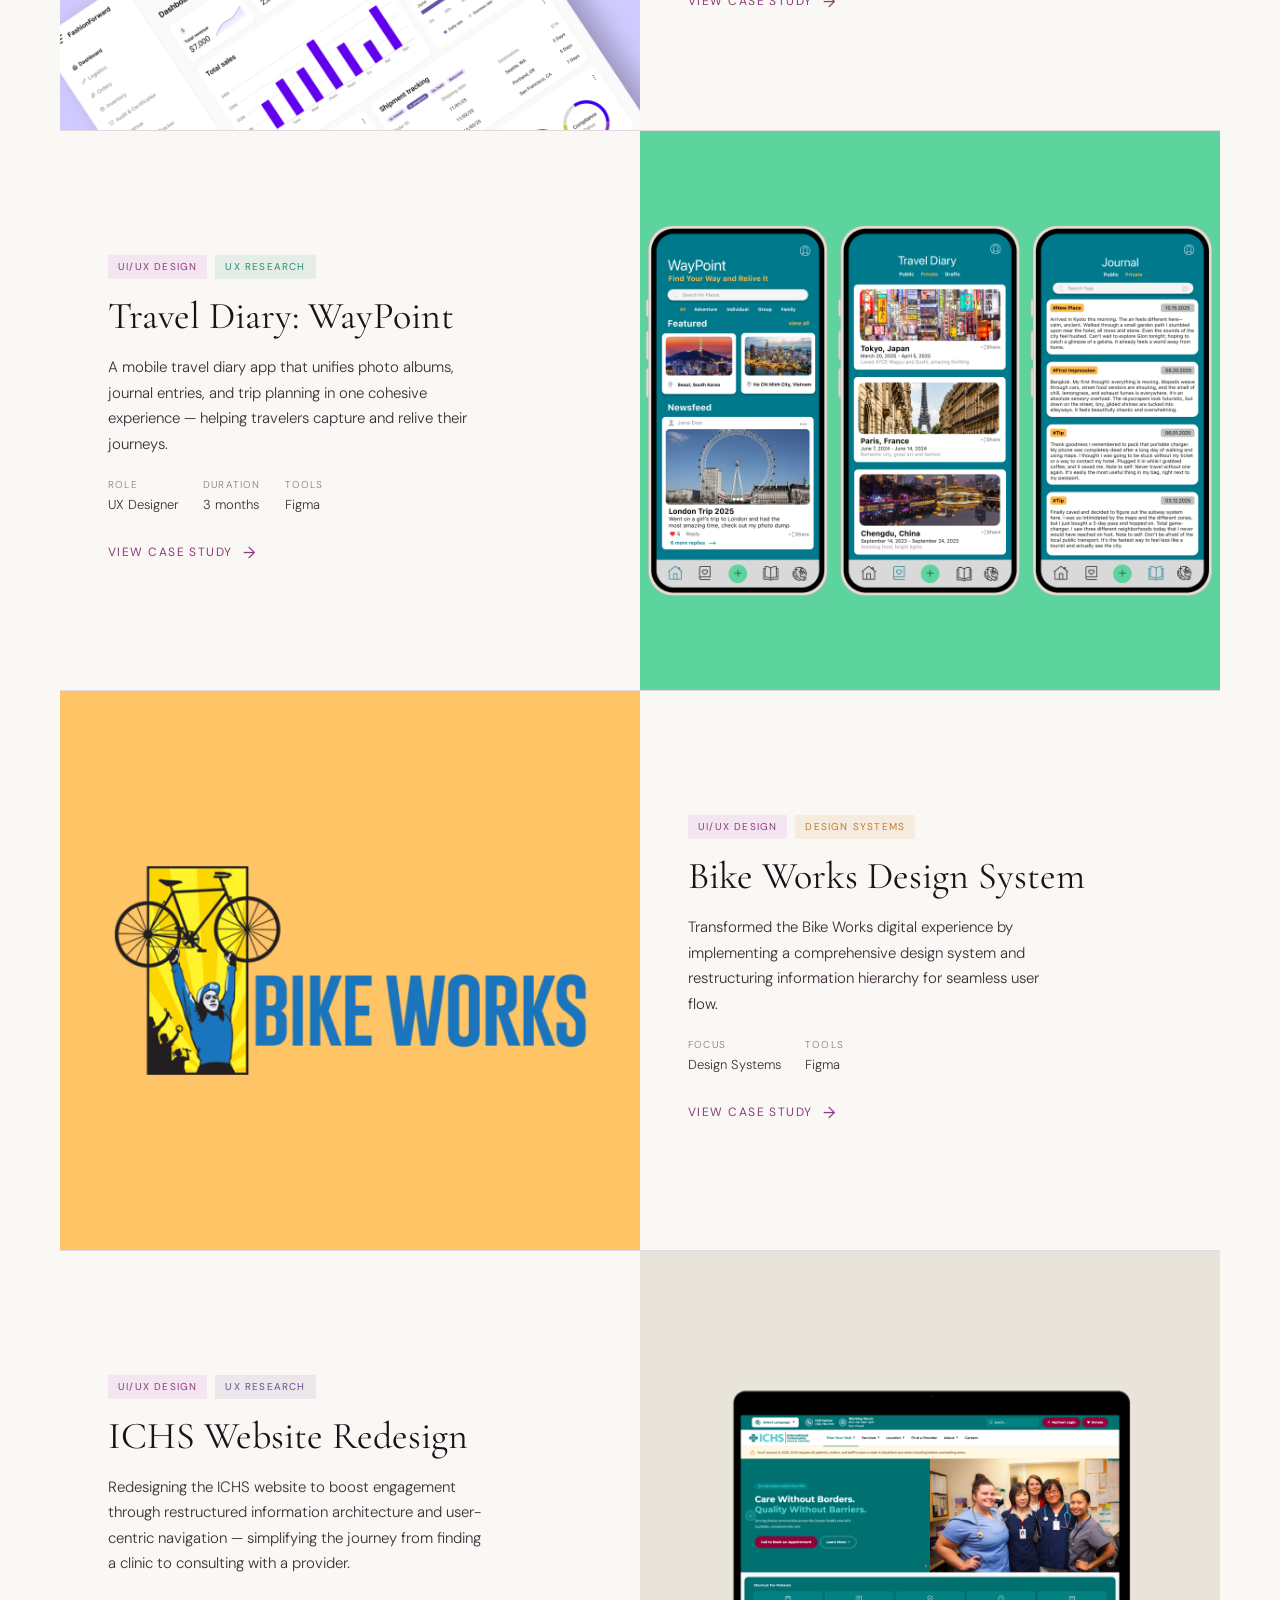
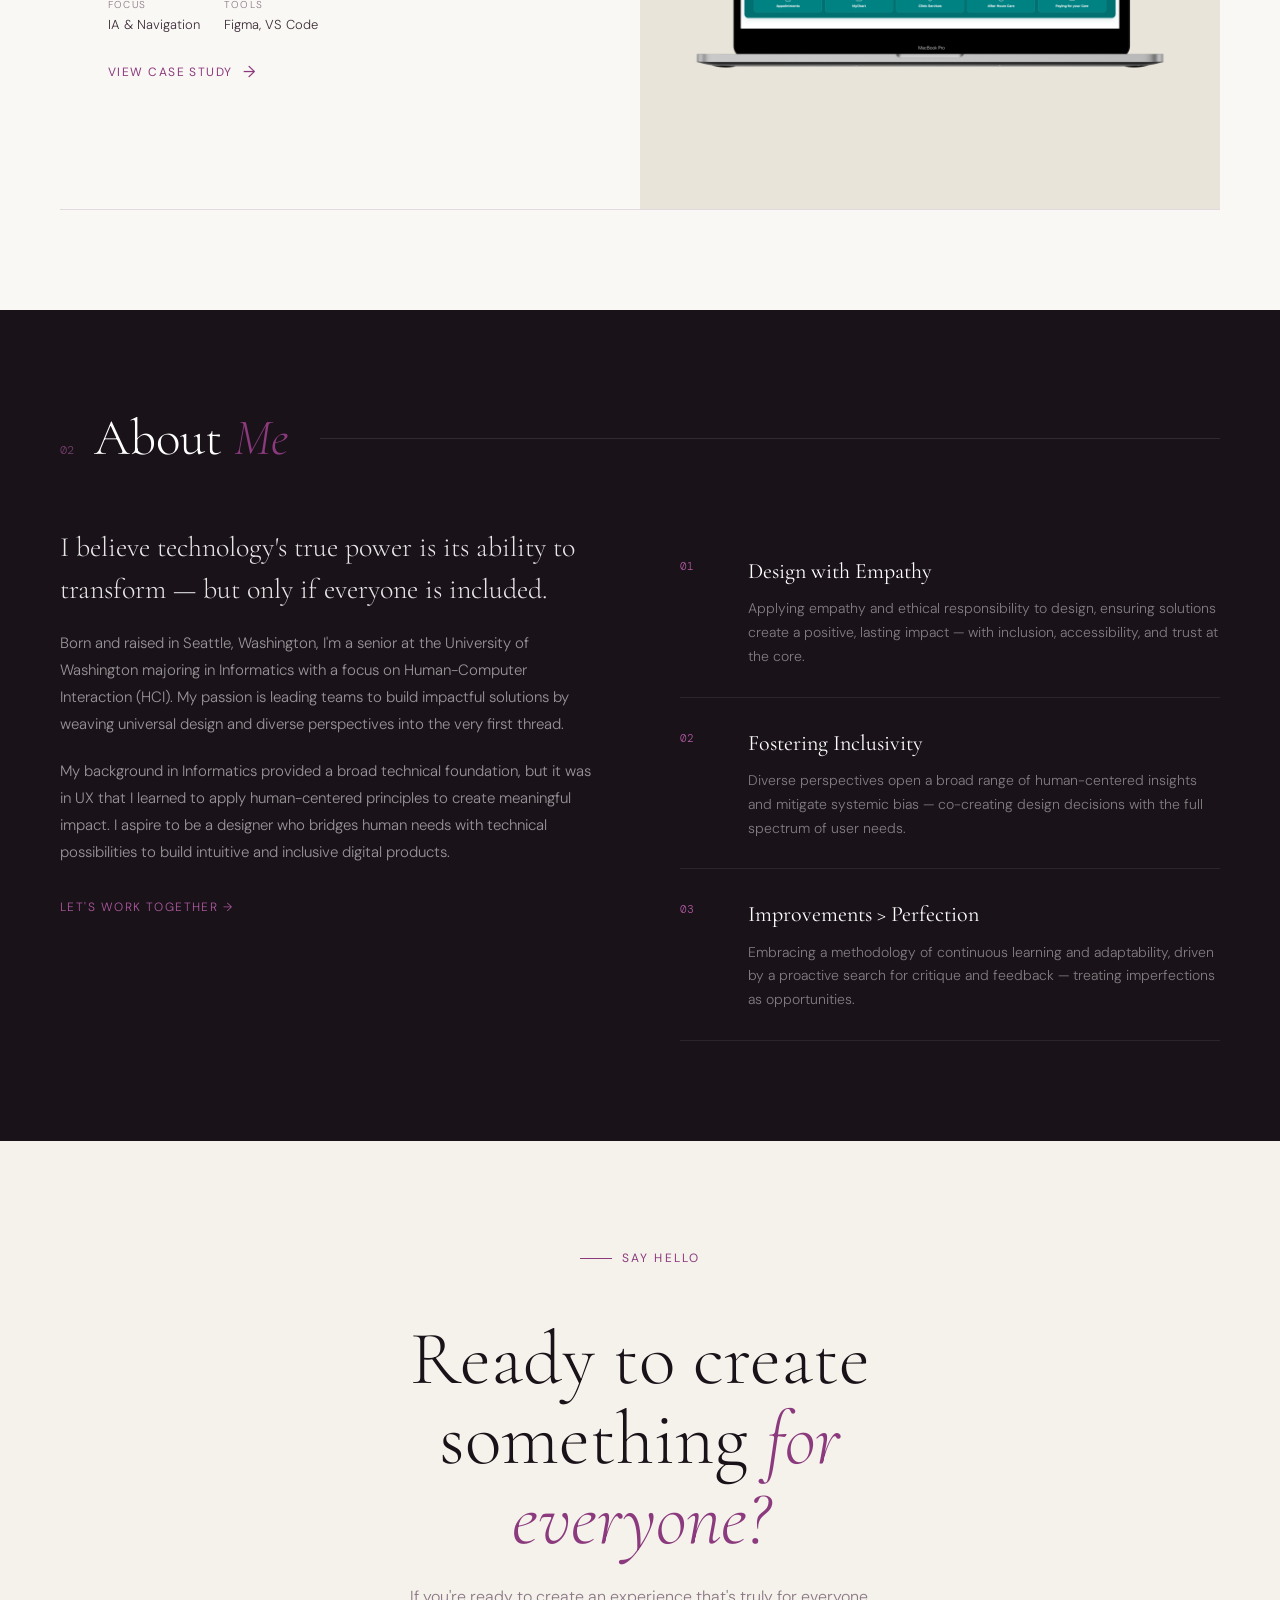
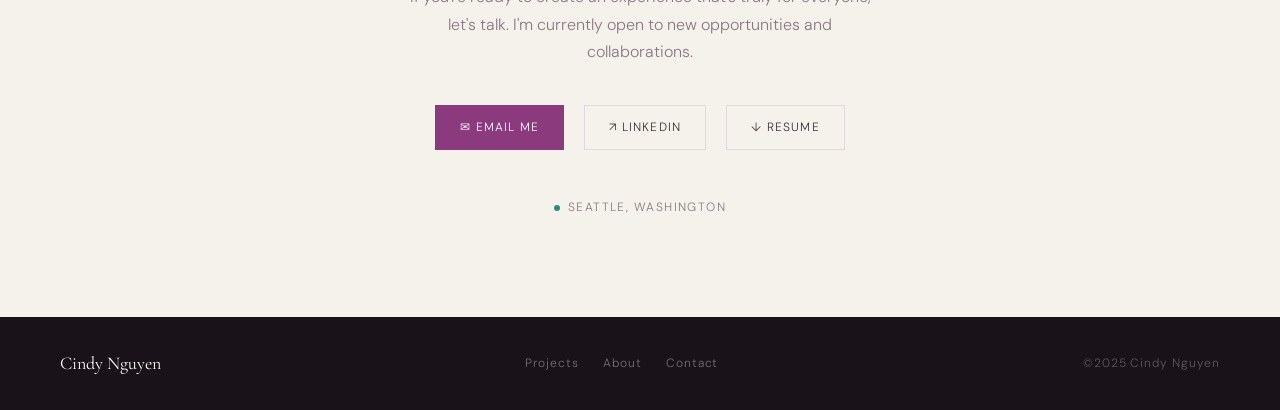
==== commit df6fd32e: "updated covers" ====
--- a/index.html
+++ b/index.html
@@ -264,15 +264,15 @@
   }
   .project-card:hover .project-bg { transform: scale(1.03); }
   .project-bg-1 {
-    background: url("img/fashion-cover.png") center top/cover no-repeat;
+    background: url("img/fashion-forward-cover.png") center top/cover no-repeat;
     border-radius: 0 !important;
   }
   .project-bg-2 {
     background: url("img/waypoint-cover.png") center top/cover no-repeat;
     border-radius: 0 !important;
   }
-  .project-bg-3 { background: linear-gradient(135deg, #F5D4A8 0%, #D4965A 40%, #C47A2C 100%); }
-  .project-bg-4 { background: linear-gradient(135deg, #D4C4E0 0%, #9B7AB8 40%, #6B4C8F 100%); }
+  .project-bg-3 { background: url("img/bike-works-cover.png") center top/cover no-repeat; }
+  .project-bg-4 { background: url("img/ichs-cover.png") center top/cover no-repeat; }
   .project-screen {
     position: absolute;
     bottom: 0; left: 50%; transform: translateX(-50%);
@@ -705,18 +705,6 @@
     <div class="project-card reveal">
       <div class="project-visual">
         <div class="project-bg project-bg-3"></div>
-        <div class="project-screen">
-          <div class="screen-bar">
-            <div class="screen-dot"></div>
-            <div class="screen-dot"></div>
-            <div class="screen-dot"></div>
-          </div>
-          <div class="screen-row w80"></div>
-          <div class="screen-row w60 accent" style="background: var(--amber); opacity: 0.3;"></div>
-          <div class="screen-row w40"></div>
-          <div class="screen-row w80"></div>
-          <div class="screen-row w60"></div>
-        </div>
       </div>
       <div class="project-info">
         <div class="project-tags">
@@ -744,18 +732,6 @@
     <div class="project-card reverse reveal">
       <div class="project-visual">
         <div class="project-bg project-bg-4"></div>
-        <div class="project-screen">
-          <div class="screen-bar">
-            <div class="screen-dot"></div>
-            <div class="screen-dot"></div>
-            <div class="screen-dot"></div>
-          </div>
-          <div class="screen-row w40 accent" style="background: #6B4C8F; opacity: 0.3;"></div>
-          <div class="screen-row w80"></div>
-          <div class="screen-row w60"></div>
-          <div class="screen-row w80 accent" style="background: #6B4C8F; opacity: 0.3;"></div>
-          <div class="screen-row w40"></div>
-        </div>
       </div>
       <div class="project-info">
         <div class="project-tags">
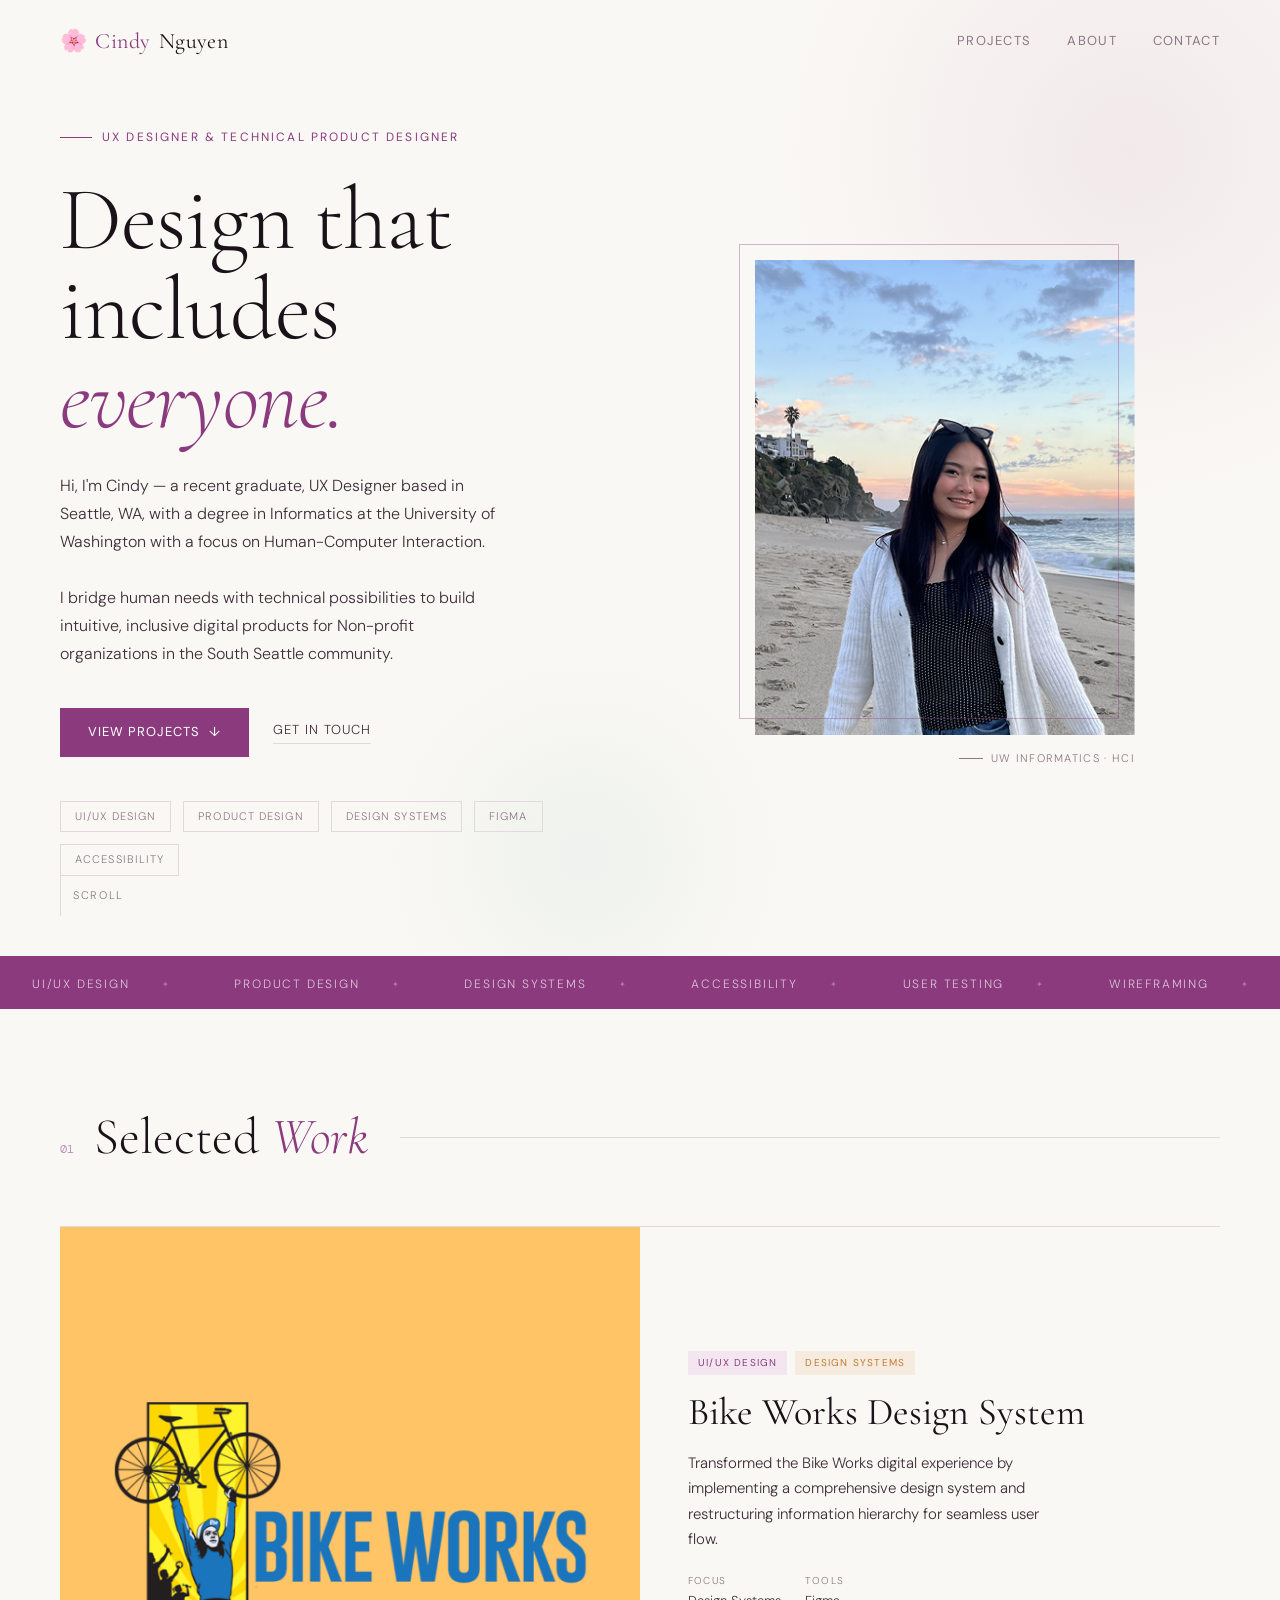
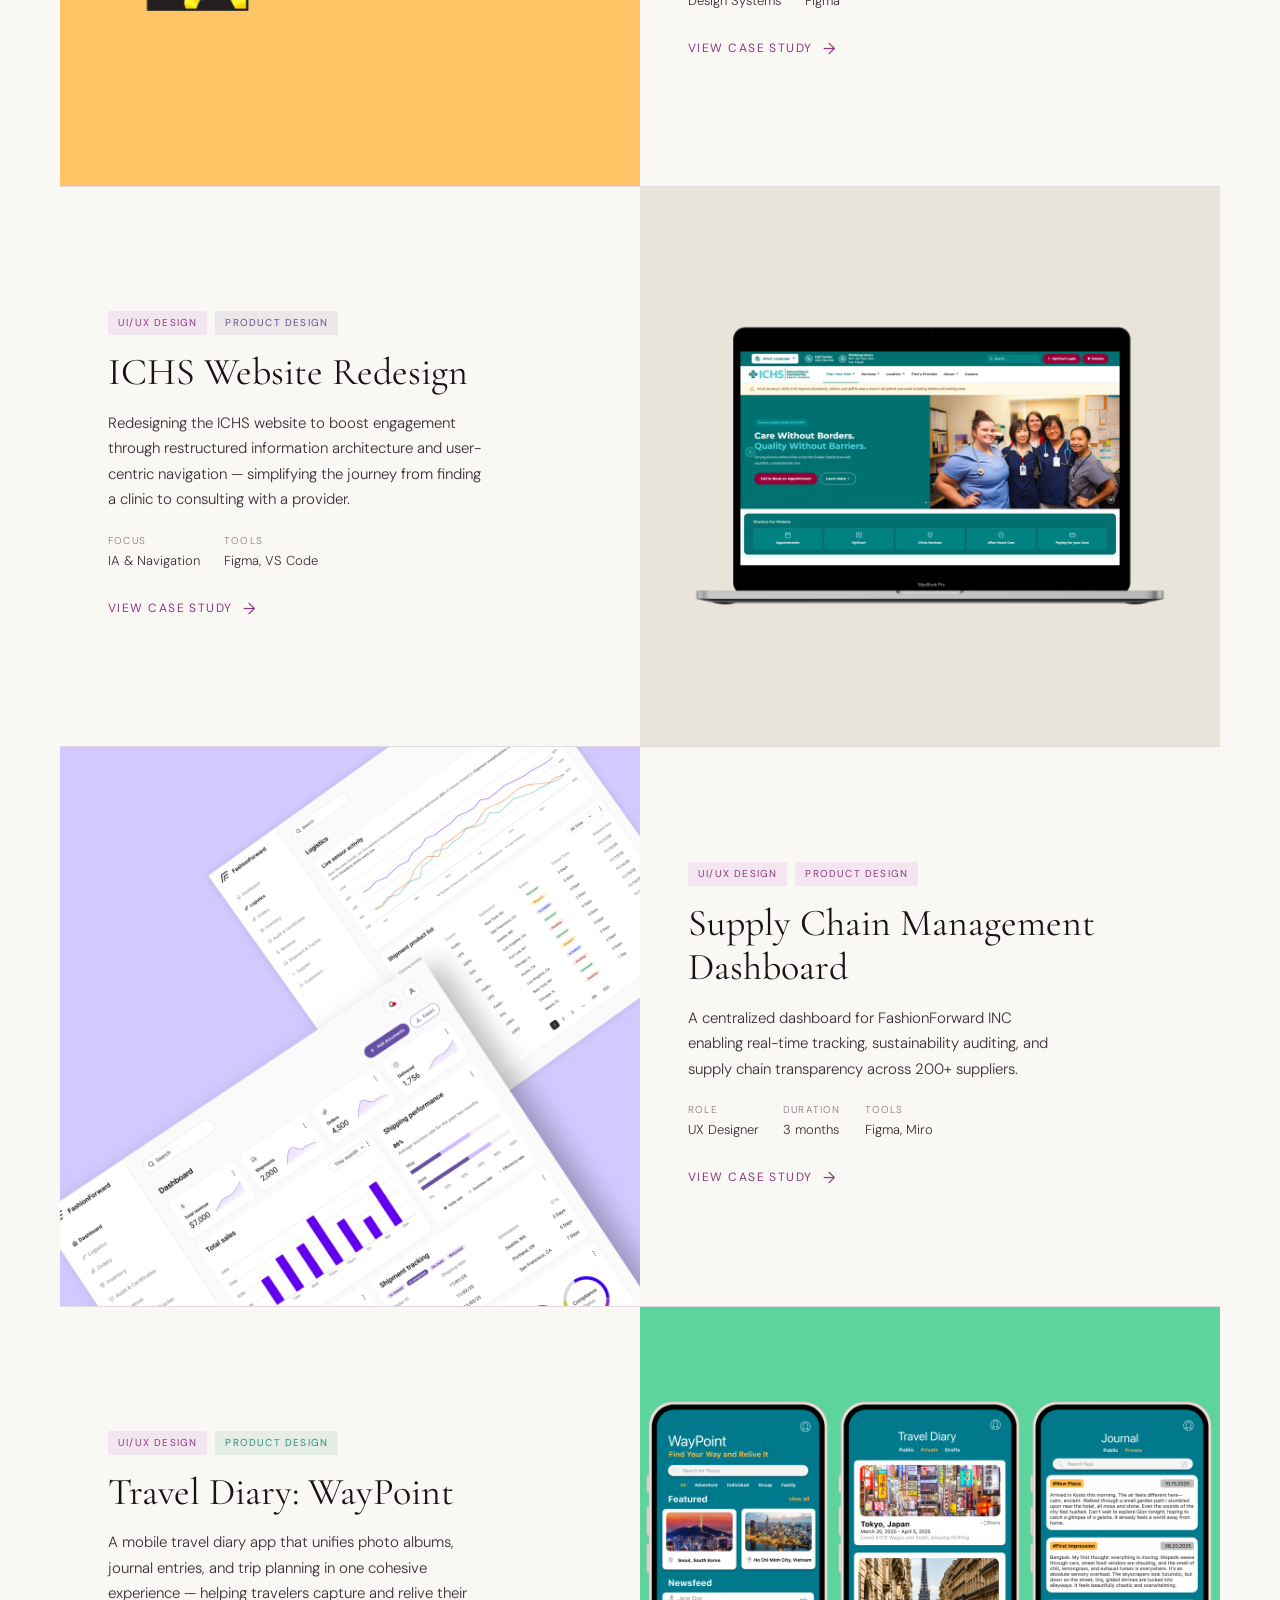
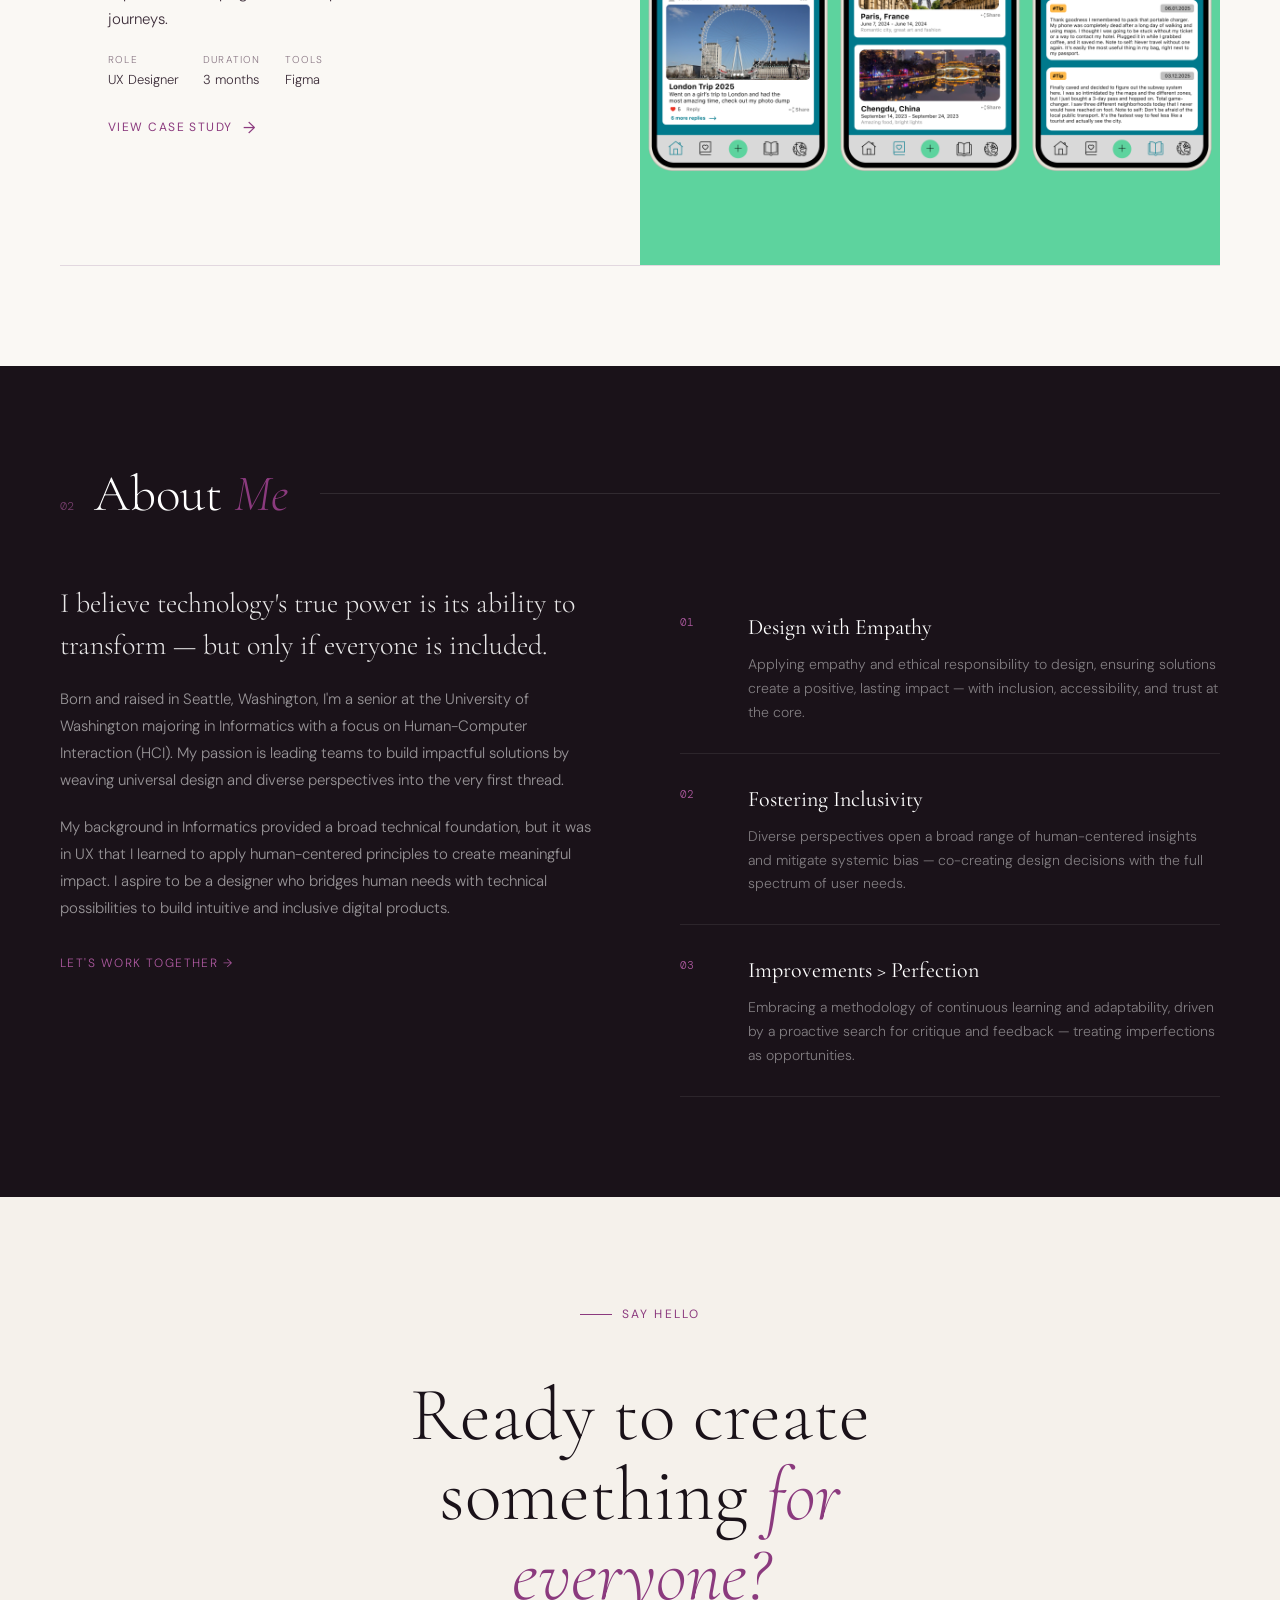
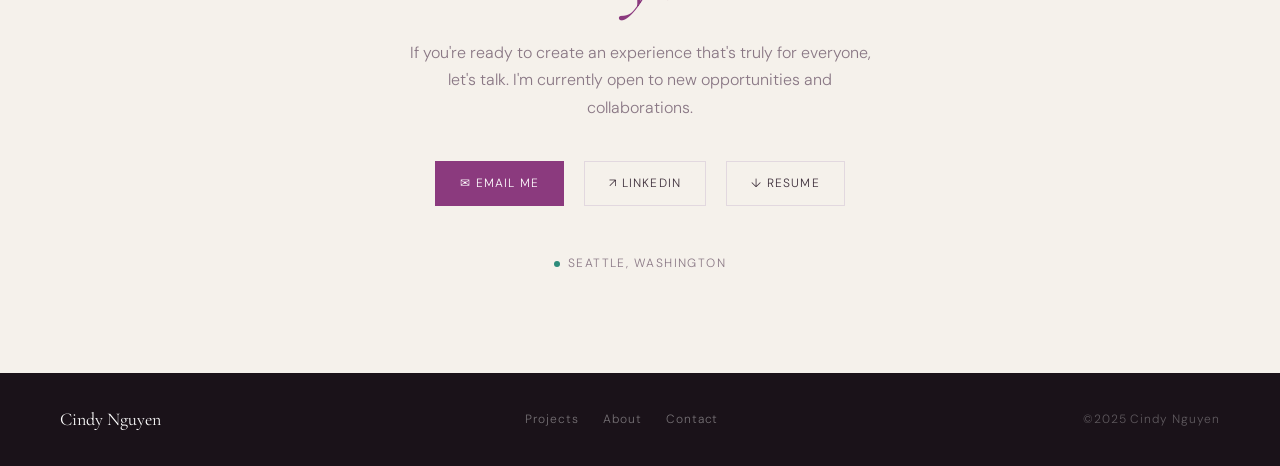
==== commit 688a4815: "updated bio & tags, rearranged order of projects" ====
--- a/index.html
+++ b/index.html
@@ -576,10 +576,13 @@
 <!-- HERO -->
 <section class="hero" id="home">
   <div class="hero-text">
-    <div class="hero-eyebrow">UX Designer &amp; Researcher</div>
+    <div class="hero-eyebrow">UX Designer &amp; Technical Product Designer</div>
     <h1>Design that<br>includes <em>everyone.</em></h1>
     <p class="hero-bio">
-      Hi, I'm Cindy — a UX Designer based in Seattle, WA, studying Informatics with a focus on Human-Computer Interaction at the University of Washington. I bridge human needs with technical possibilities to build intuitive, inclusive digital products.
+      Hi, I'm Cindy — a recent graduate, UX Designer based in Seattle, WA, with a degree in Informatics at the University of Washington with a focus on Human-Computer Interaction. 
+      <p class="hero-bio">
+        I bridge human needs with technical possibilities to build intuitive, inclusive digital products for Non-profit organizations in the South Seattle community.
+      </p>
     </p>
     <div class="hero-actions">
       <a href="#projects" class="btn-primary">View Projects <span>↓</span></a>
@@ -587,7 +590,7 @@
     </div>
     <div class="skills-strip">
       <span class="skill-pill">UI/UX Design</span>
-      <span class="skill-pill">UX Research</span>
+      <span class="skill-pill">Product Design</span>
       <span class="skill-pill">Design Systems</span>
       <span class="skill-pill">Figma</span>
       <span class="skill-pill">Accessibility</span>
@@ -609,7 +612,7 @@
 <div class="marquee-wrap">
   <div class="marquee-track">
     <span class="marquee-item">UI/UX Design</span>
-    <span class="marquee-item">UX Research</span>
+    <span class="marquee-item">Product Design</span>
     <span class="marquee-item">Design Systems</span>
     <span class="marquee-item">Accessibility</span>
     <span class="marquee-item">User Testing</span>
@@ -641,67 +644,7 @@
 
   <div class="projects-grid">
 
-    <!-- Project 1 -->
-    <div class="project-card reveal">
-      <div class="project-visual">
-        <div class="project-bg project-bg-1"></div>
-      </div>
-      <div class="project-info">
-        <div class="project-tags">
-          <span class="tag">UI/UX Design</span>
-          <span class="tag">Product</span>
-        </div>
-        <h3 class="project-title">Supply Chain Management Dashboard</h3>
-        <p class="project-desc">A centralized dashboard for FashionForward INC enabling real-time tracking, sustainability auditing, and supply chain transparency across 200+ suppliers.</p>
-        <div class="project-meta">
-          <div class="meta-item">
-            <span class="meta-label">Role</span>
-            <span class="meta-value">UX Designer</span>
-          </div>
-          <div class="meta-item">
-            <span class="meta-label">Duration</span>
-            <span class="meta-value">3 months</span>
-          </div>
-          <div class="meta-item">
-            <span class="meta-label">Tools</span>
-            <span class="meta-value">Figma, Miro</span>
-          </div>
-        </div>
-        <a href="FashionForward.html" class="project-link">View Case Study <span class="arrow">→</span></a>
-      </div>
-    </div>
-
-    <!-- Project 2 -->
-    <div class="project-card reverse reveal">
-      <div class="project-visual">
-        <div class="project-bg project-bg-2"></div>
-      </div>
-      <div class="project-info">
-        <div class="project-tags">
-          <span class="tag">UI/UX Design</span>
-          <span class="tag teal">UX Research</span>
-        </div>
-        <h3 class="project-title">Travel Diary: WayPoint</h3>
-        <p class="project-desc">A mobile travel diary app that unifies photo albums, journal entries, and trip planning in one cohesive experience — helping travelers capture and relive their journeys.</p>
-        <div class="project-meta">
-          <div class="meta-item">
-            <span class="meta-label">Role</span>
-            <span class="meta-value">UX Designer</span>
-          </div>
-          <div class="meta-item">
-            <span class="meta-label">Duration</span>
-            <span class="meta-value">3 months</span>
-          </div>
-          <div class="meta-item">
-            <span class="meta-label">Tools</span>
-            <span class="meta-value">Figma</span>
-          </div>
-        </div>
-        <a href="Waypoint.html" class="project-link">View Case Study <span class="arrow">→</span></a>
-      </div>
-    </div>
-
-    <!-- Project 3 -->
+    <!-- Project 1 BIKE WORKS -->
     <div class="project-card reveal">
       <div class="project-visual">
         <div class="project-bg project-bg-3"></div>
@@ -728,7 +671,7 @@
       </div>
     </div>
 
-    <!-- Project 4 -->
+    <!-- Project 2 ICHS WEB REDESIGN -->
     <div class="project-card reverse reveal">
       <div class="project-visual">
         <div class="project-bg project-bg-4"></div>
@@ -736,7 +679,7 @@
       <div class="project-info">
         <div class="project-tags">
           <span class="tag">UI/UX Design</span>
-          <span class="tag purple">UX Research</span>
+          <span class="tag purple">Product Design</span>
         </div>
         <h3 class="project-title">ICHS Website Redesign</h3>
         <p class="project-desc">Redesigning the ICHS website to boost engagement through restructured information architecture and user-centric navigation — simplifying the journey from finding a clinic to consulting with a provider.</p>
@@ -754,6 +697,68 @@
         <a href="ichs.html" class="project-link">View Case Study <span class="arrow">→</span></a>
       </div>
     </div>
+
+    <!-- Project 3 FASHIONFORWARD -->
+    <div class="project-card reveal">
+      <div class="project-visual">
+        <div class="project-bg project-bg-1"></div>
+      </div>
+      <div class="project-info">
+        <div class="project-tags">
+          <span class="tag">UI/UX Design</span>
+          <span class="tag">Product Design</span>
+        </div>
+        <h3 class="project-title">Supply Chain Management Dashboard</h3>
+        <p class="project-desc">A centralized dashboard for FashionForward INC enabling real-time tracking, sustainability auditing, and supply chain transparency across 200+ suppliers.</p>
+        <div class="project-meta">
+          <div class="meta-item">
+            <span class="meta-label">Role</span>
+            <span class="meta-value">UX Designer</span>
+          </div>
+          <div class="meta-item">
+            <span class="meta-label">Duration</span>
+            <span class="meta-value">3 months</span>
+          </div>
+          <div class="meta-item">
+            <span class="meta-label">Tools</span>
+            <span class="meta-value">Figma, Miro</span>
+          </div>
+        </div>
+        <a href="FashionForward.html" class="project-link">View Case Study <span class="arrow">→</span></a>
+      </div>
+    </div>
+
+    <!-- Project 4 WAYPOINT -->
+    <div class="project-card reverse reveal">
+      <div class="project-visual">
+        <div class="project-bg project-bg-2"></div>
+      </div>
+      <div class="project-info">
+        <div class="project-tags">
+          <span class="tag">UI/UX Design</span>
+          <span class="tag teal">Product Design</span>
+        </div>
+        <h3 class="project-title">Travel Diary: WayPoint</h3>
+        <p class="project-desc">A mobile travel diary app that unifies photo albums, journal entries, and trip planning in one cohesive experience — helping travelers capture and relive their journeys.</p>
+        <div class="project-meta">
+          <div class="meta-item">
+            <span class="meta-label">Role</span>
+            <span class="meta-value">UX Designer</span>
+          </div>
+          <div class="meta-item">
+            <span class="meta-label">Duration</span>
+            <span class="meta-value">3 months</span>
+          </div>
+          <div class="meta-item">
+            <span class="meta-label">Tools</span>
+            <span class="meta-value">Figma</span>
+          </div>
+        </div>
+        <a href="Waypoint.html" class="project-link">View Case Study <span class="arrow">→</span></a>
+      </div>
+    </div>
+
+    
 
   </div>
 </section>
@@ -815,7 +820,7 @@
     <div class="contact-links reveal">
       <a href="mailto:yourname@example.com" class="contact-link primary-link">✉ Email Me</a>
       <a href="https://www.linkedin.com/in/cindy-nguyen037" class="contact-link">↗ LinkedIn</a>
-      <a href="img/cindy-resume.pdf" class="contact-link">↓ Resume</a>
+      <a href="img/design-portfolio-2026.pdf" class="contact-link">↓ Resume</a>
     </div>
     <div class="location-tag reveal">
       <div class="location-dot"></div>
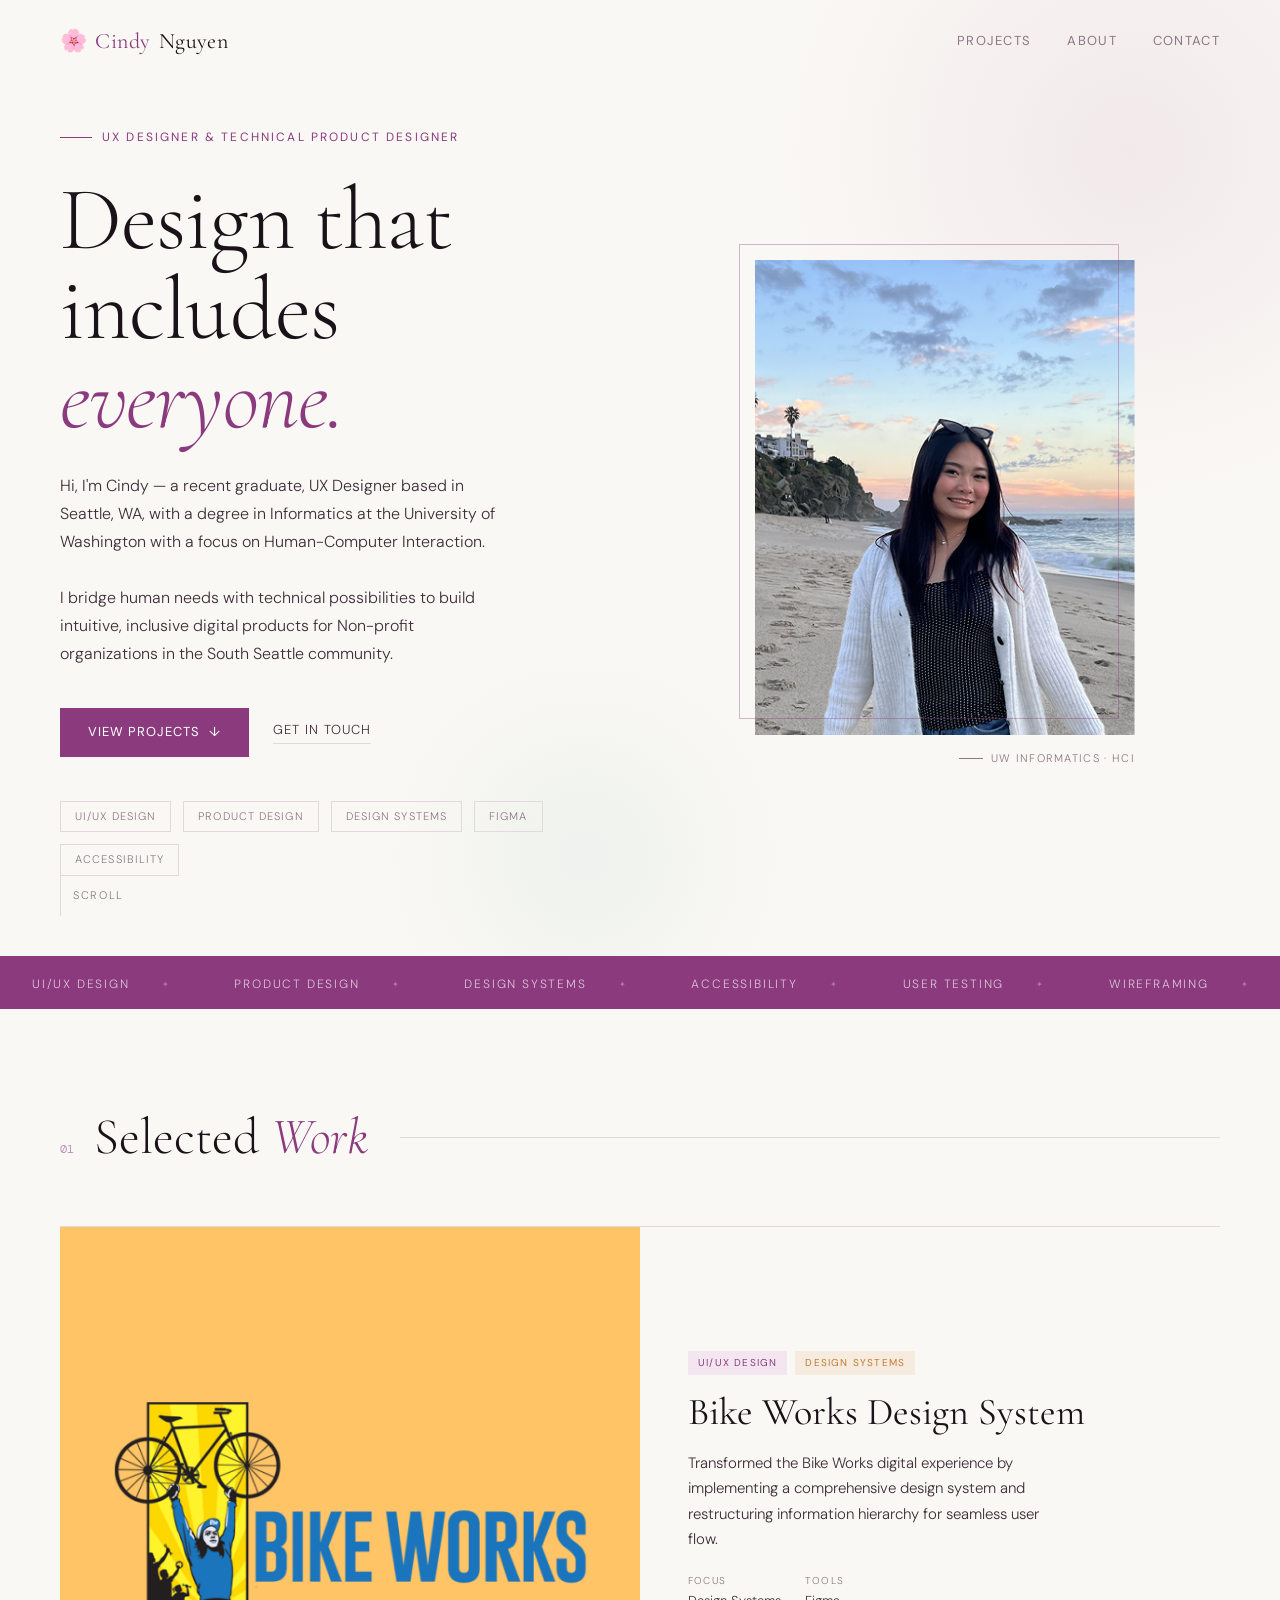
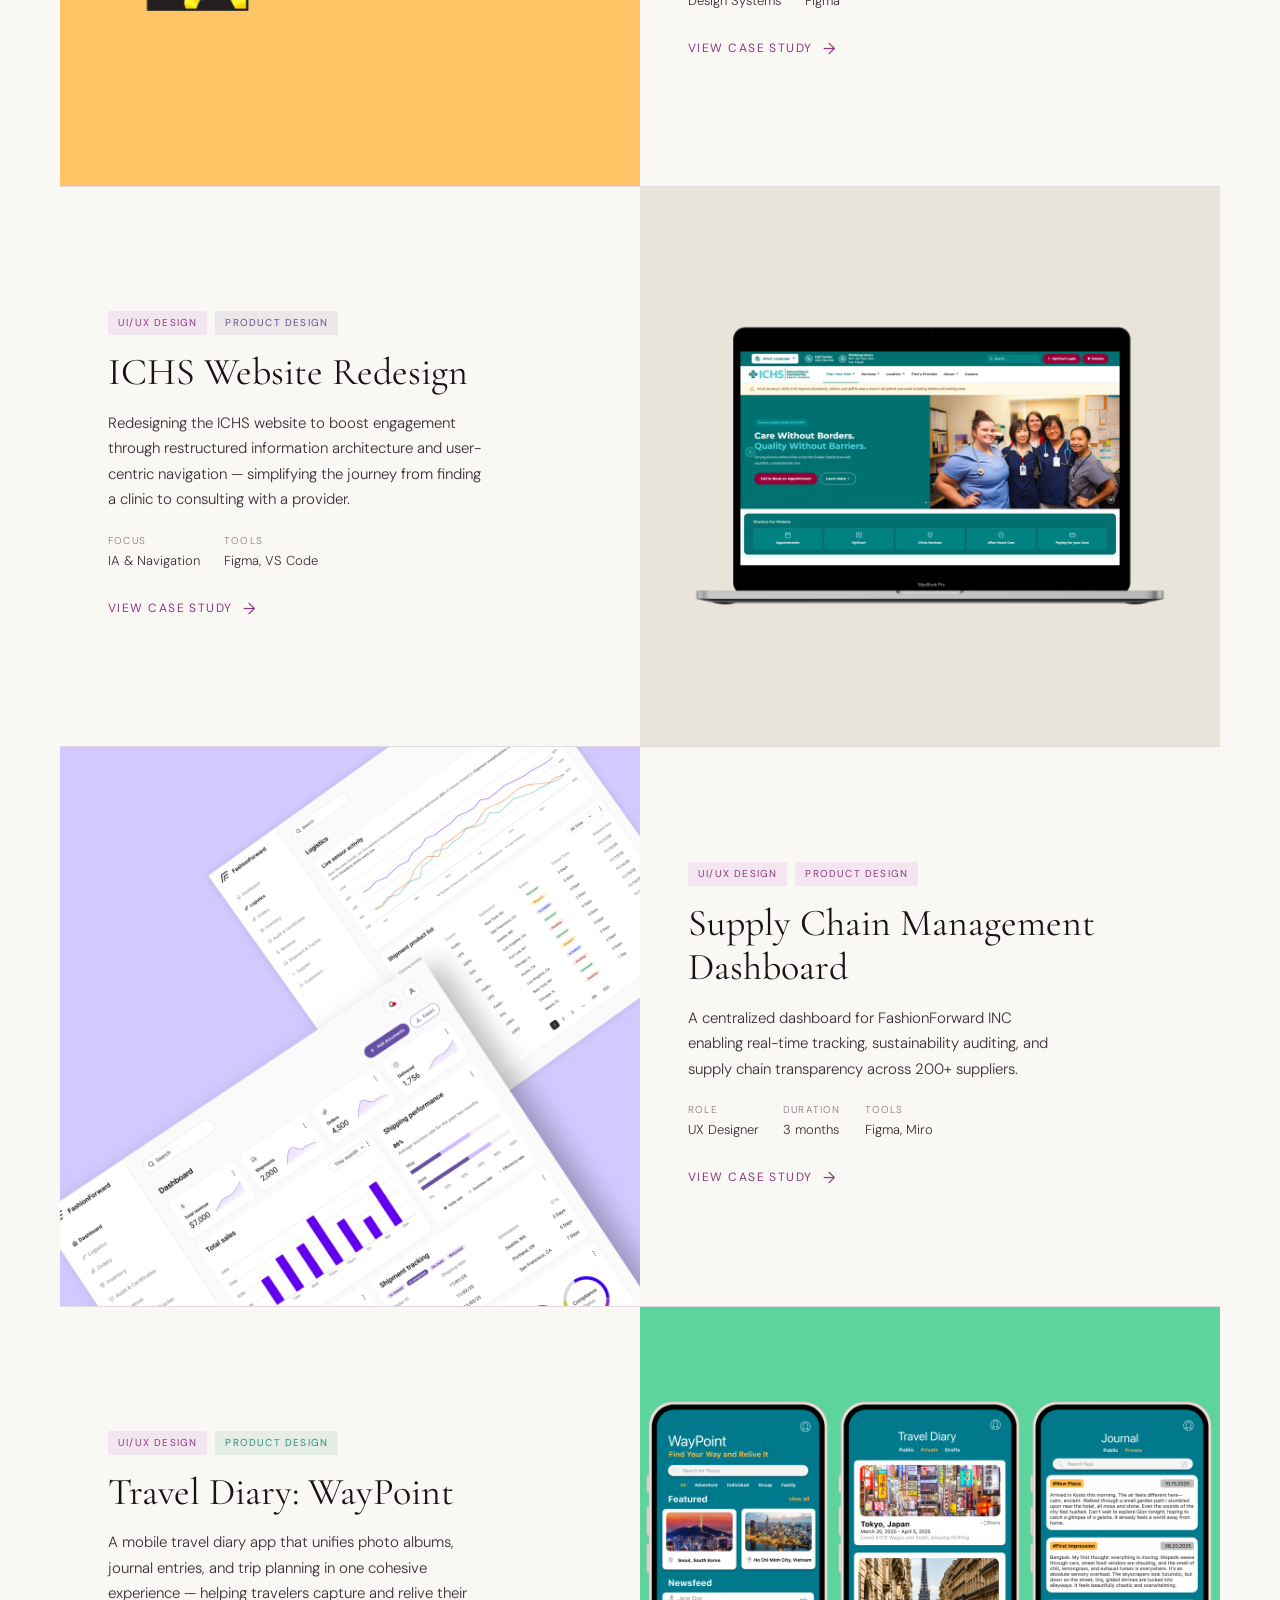
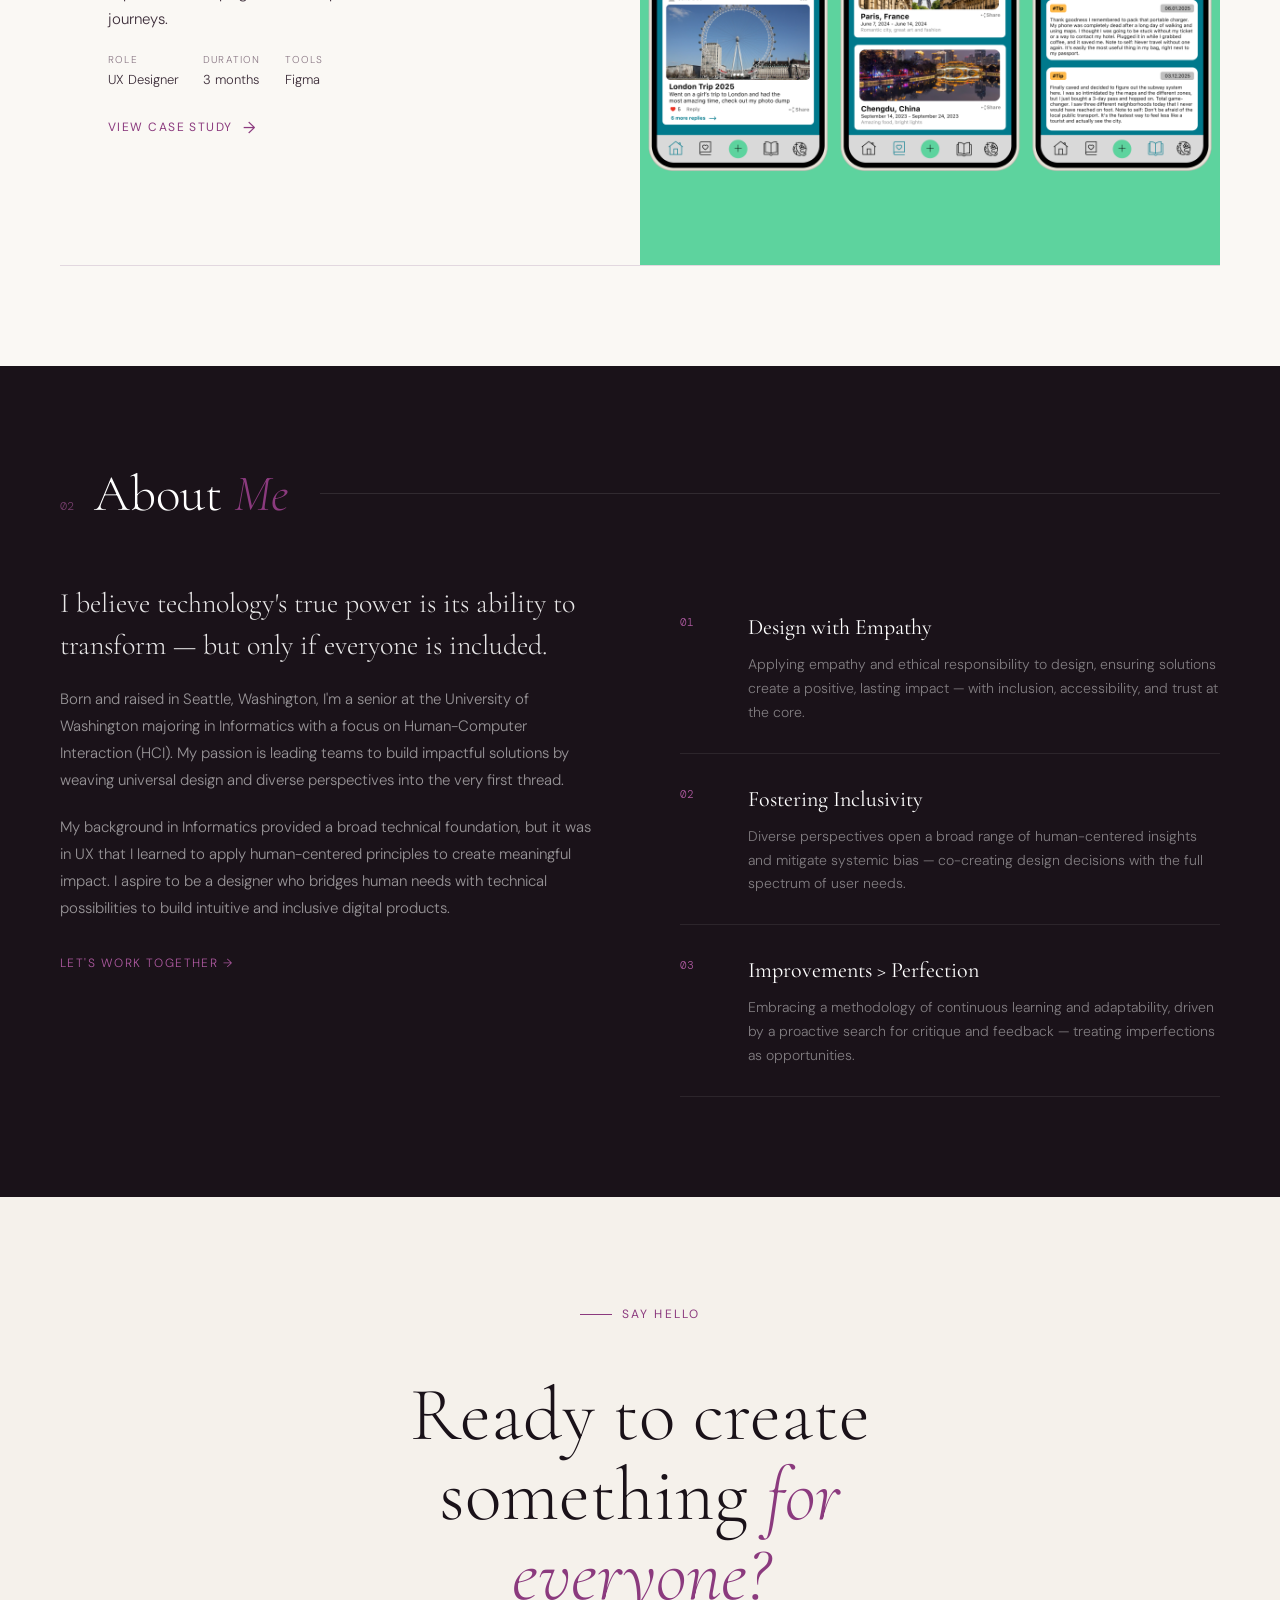
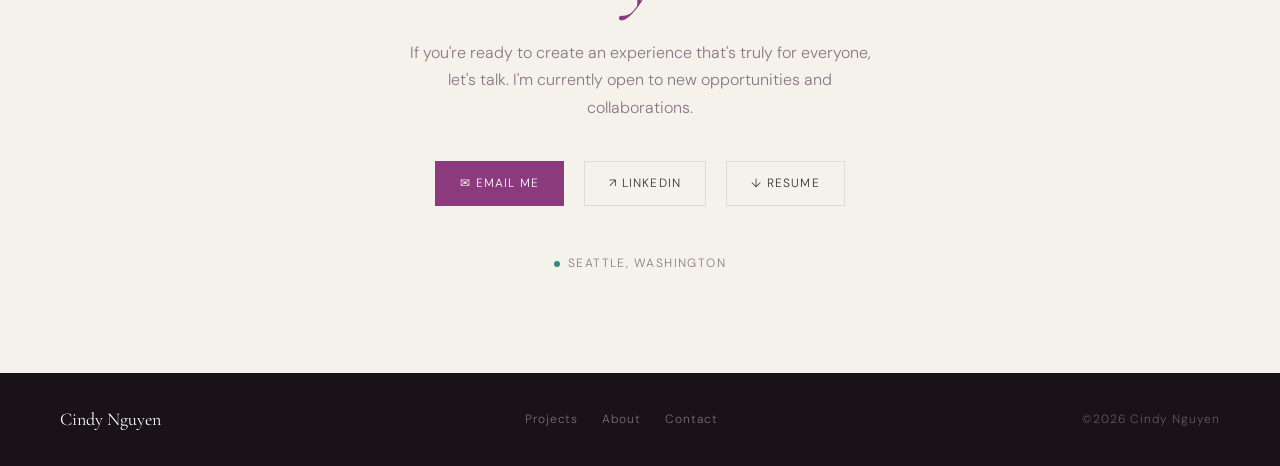
==== commit 878a1feb: "updated ichs, routing links for footer, and all projects point back to the top of selected work" ====
--- a/index.html
+++ b/index.html
@@ -837,7 +837,7 @@
     <a href="#about">About</a>
     <a href="#contact">Contact</a>
   </div>
-  <span class="footer-copy">©2025 Cindy Nguyen</span>
+  <span class="footer-copy">©2026 Cindy Nguyen</span>
 </footer>
 
 <script data-cfasync="false"></script><script>
